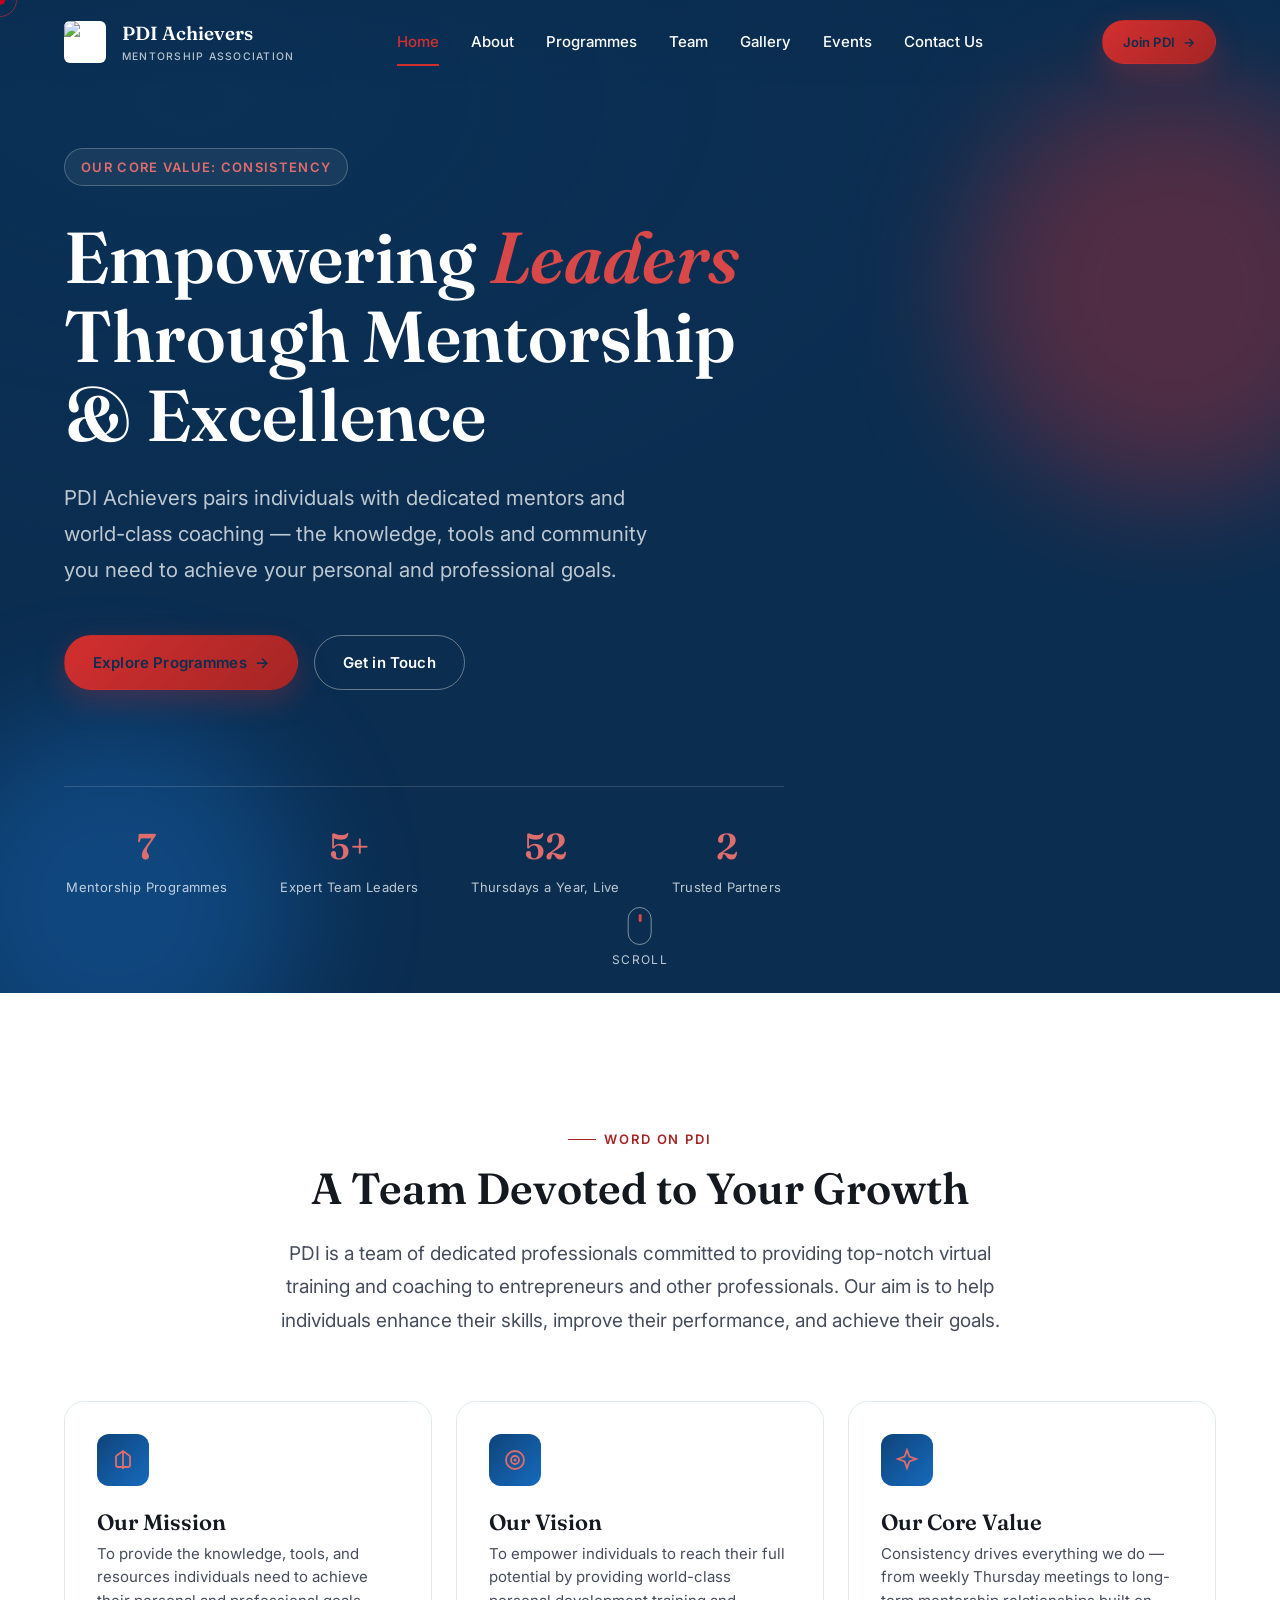
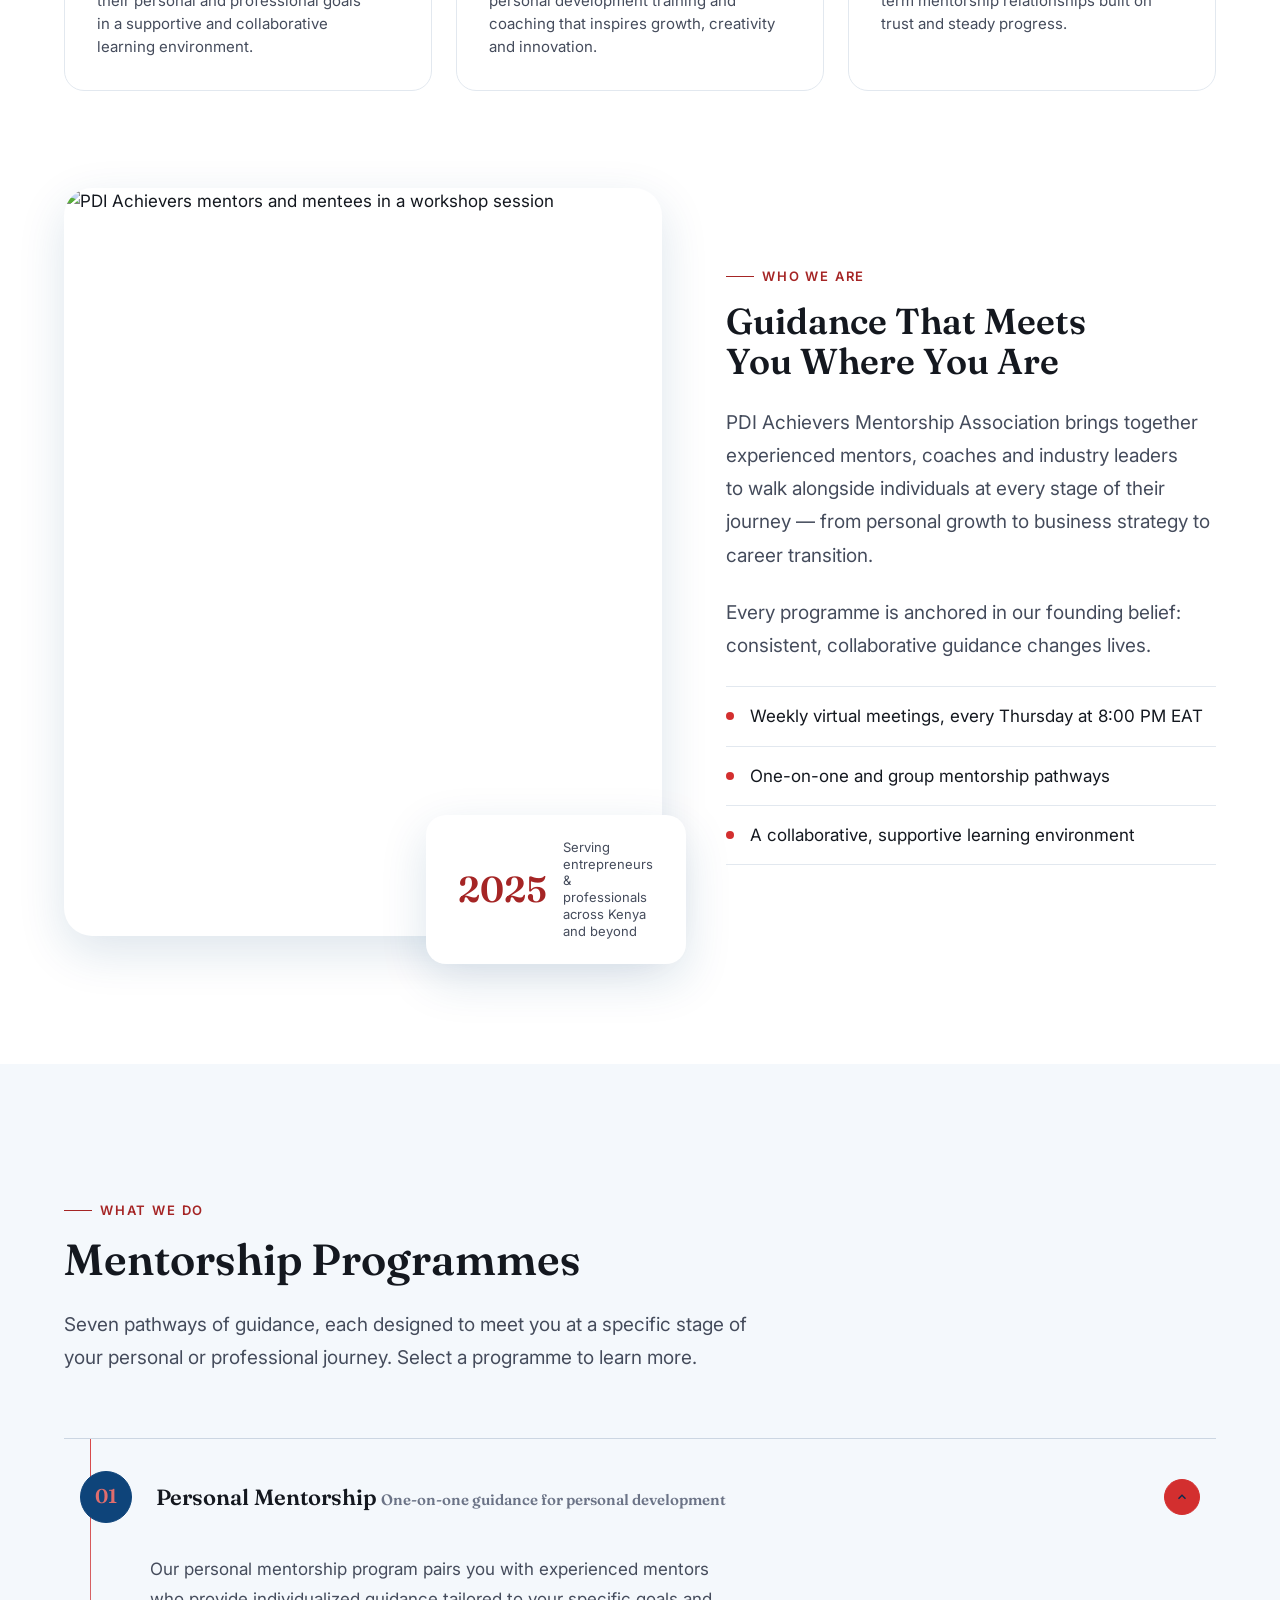
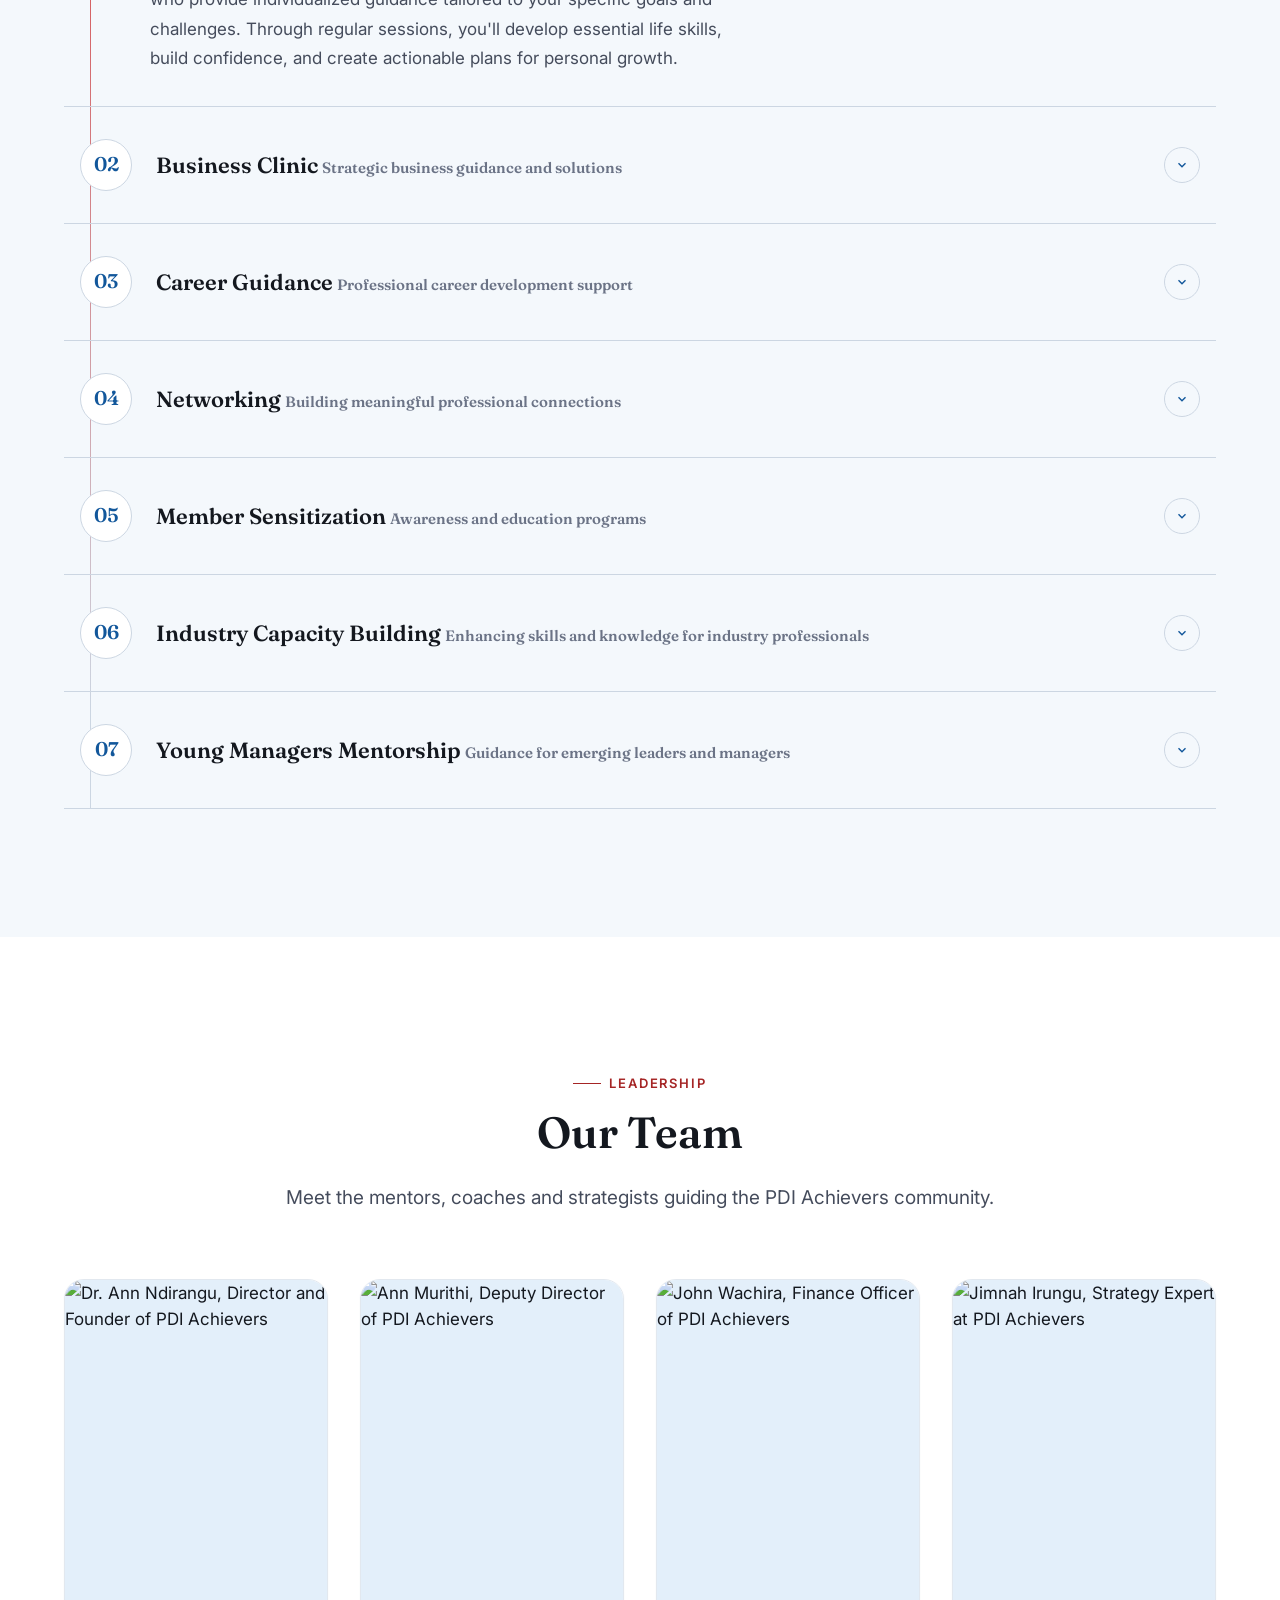
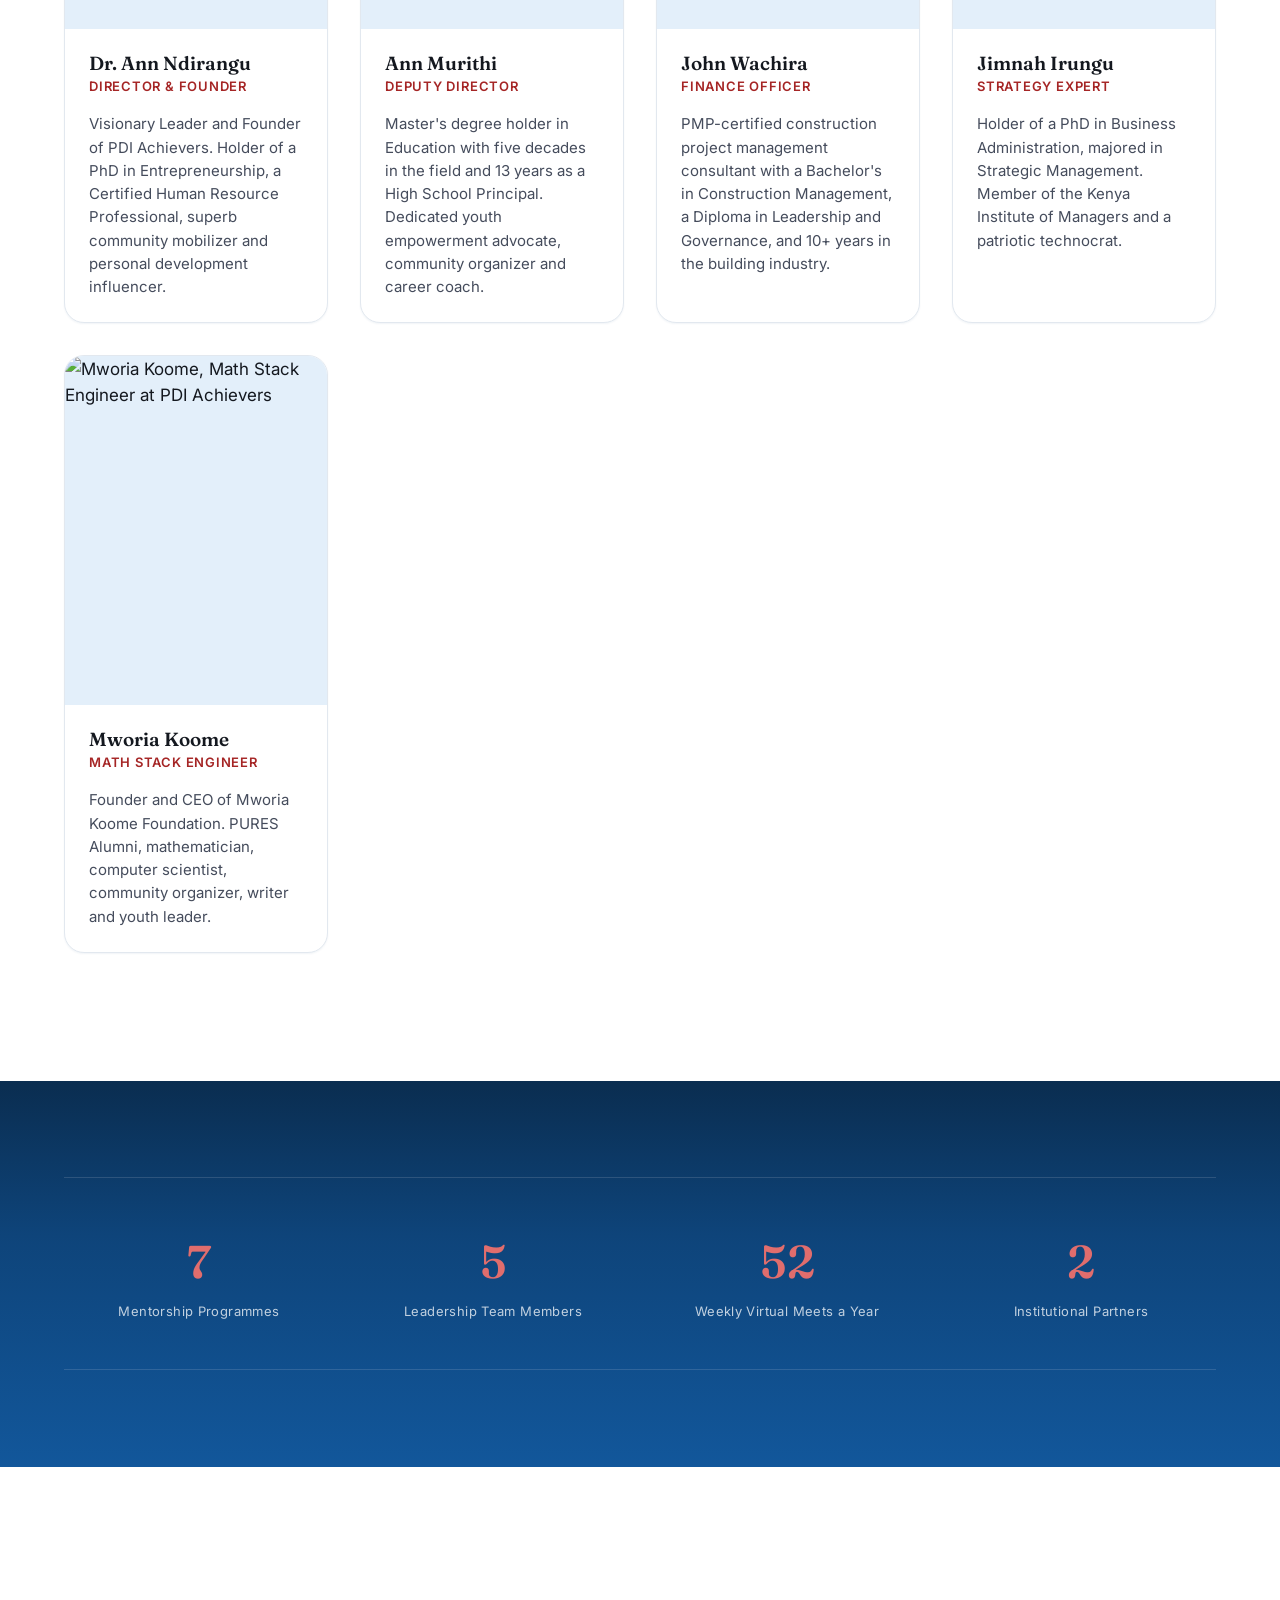
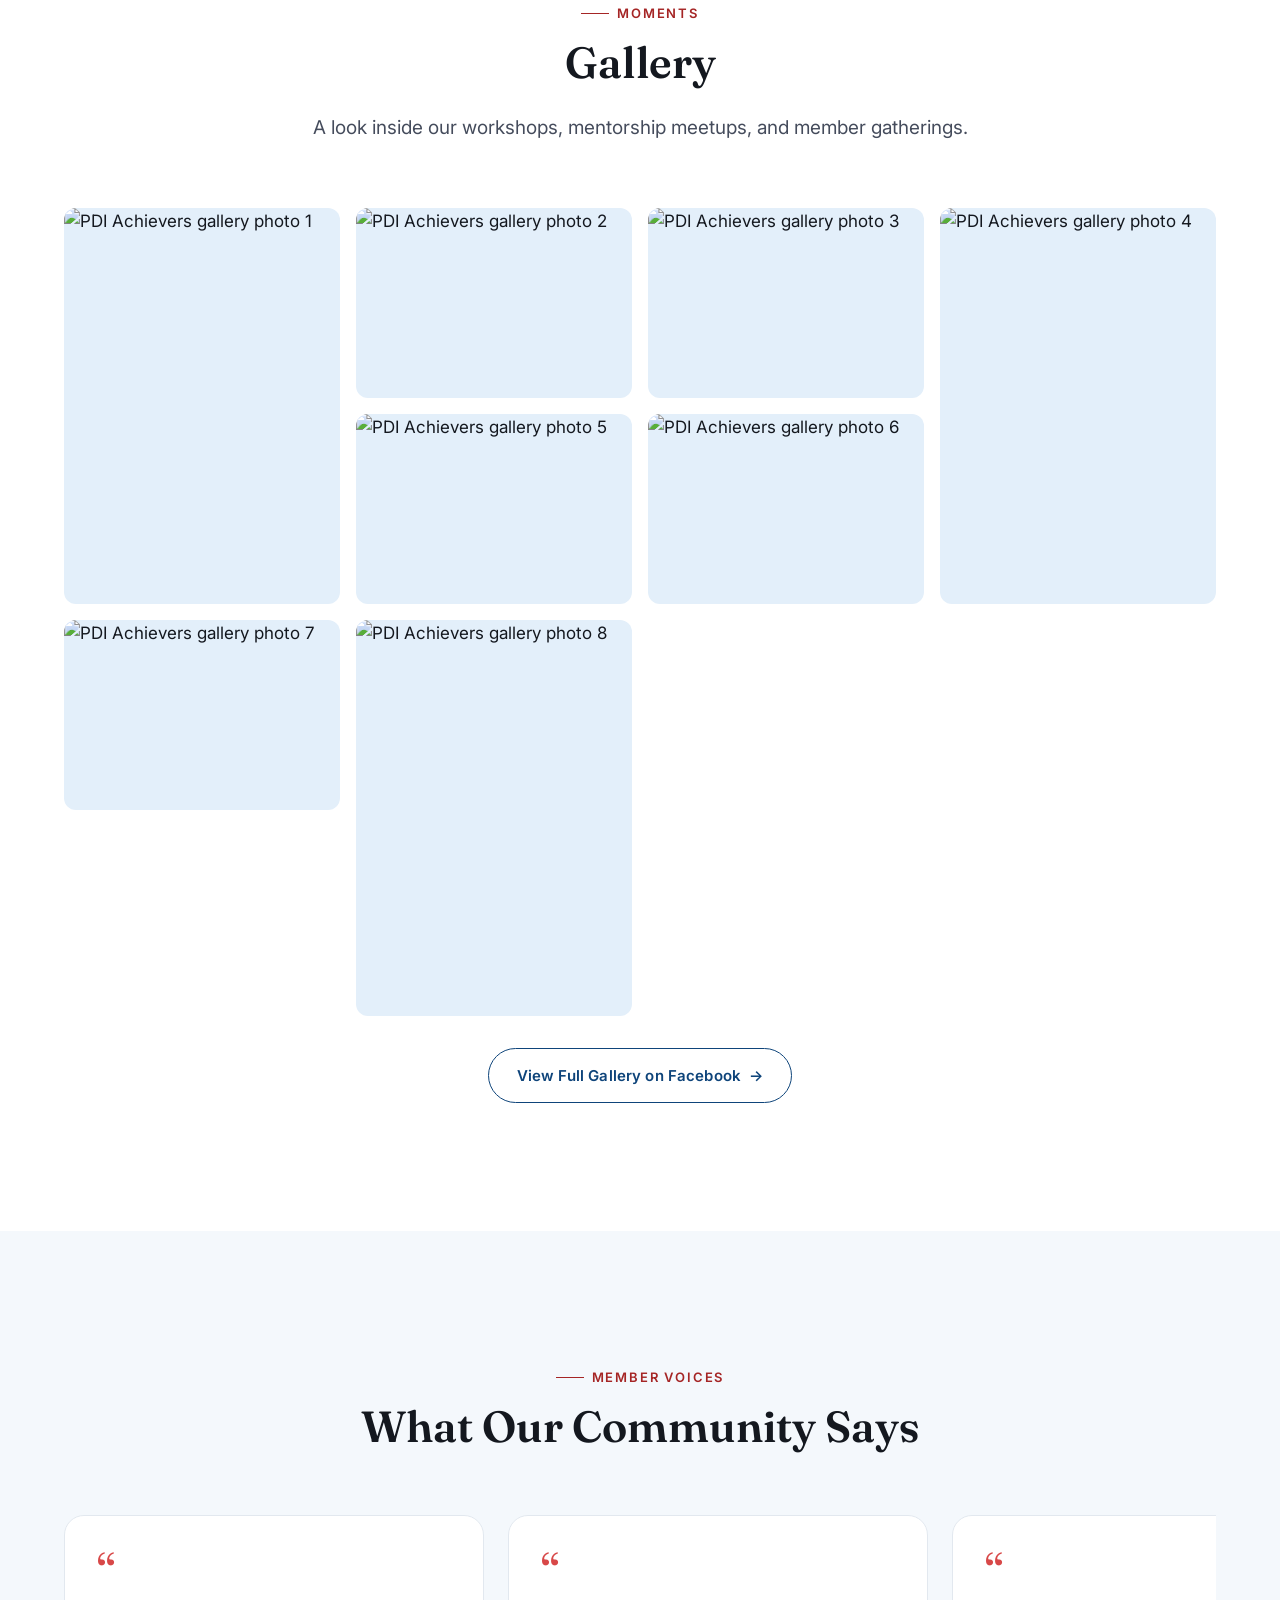
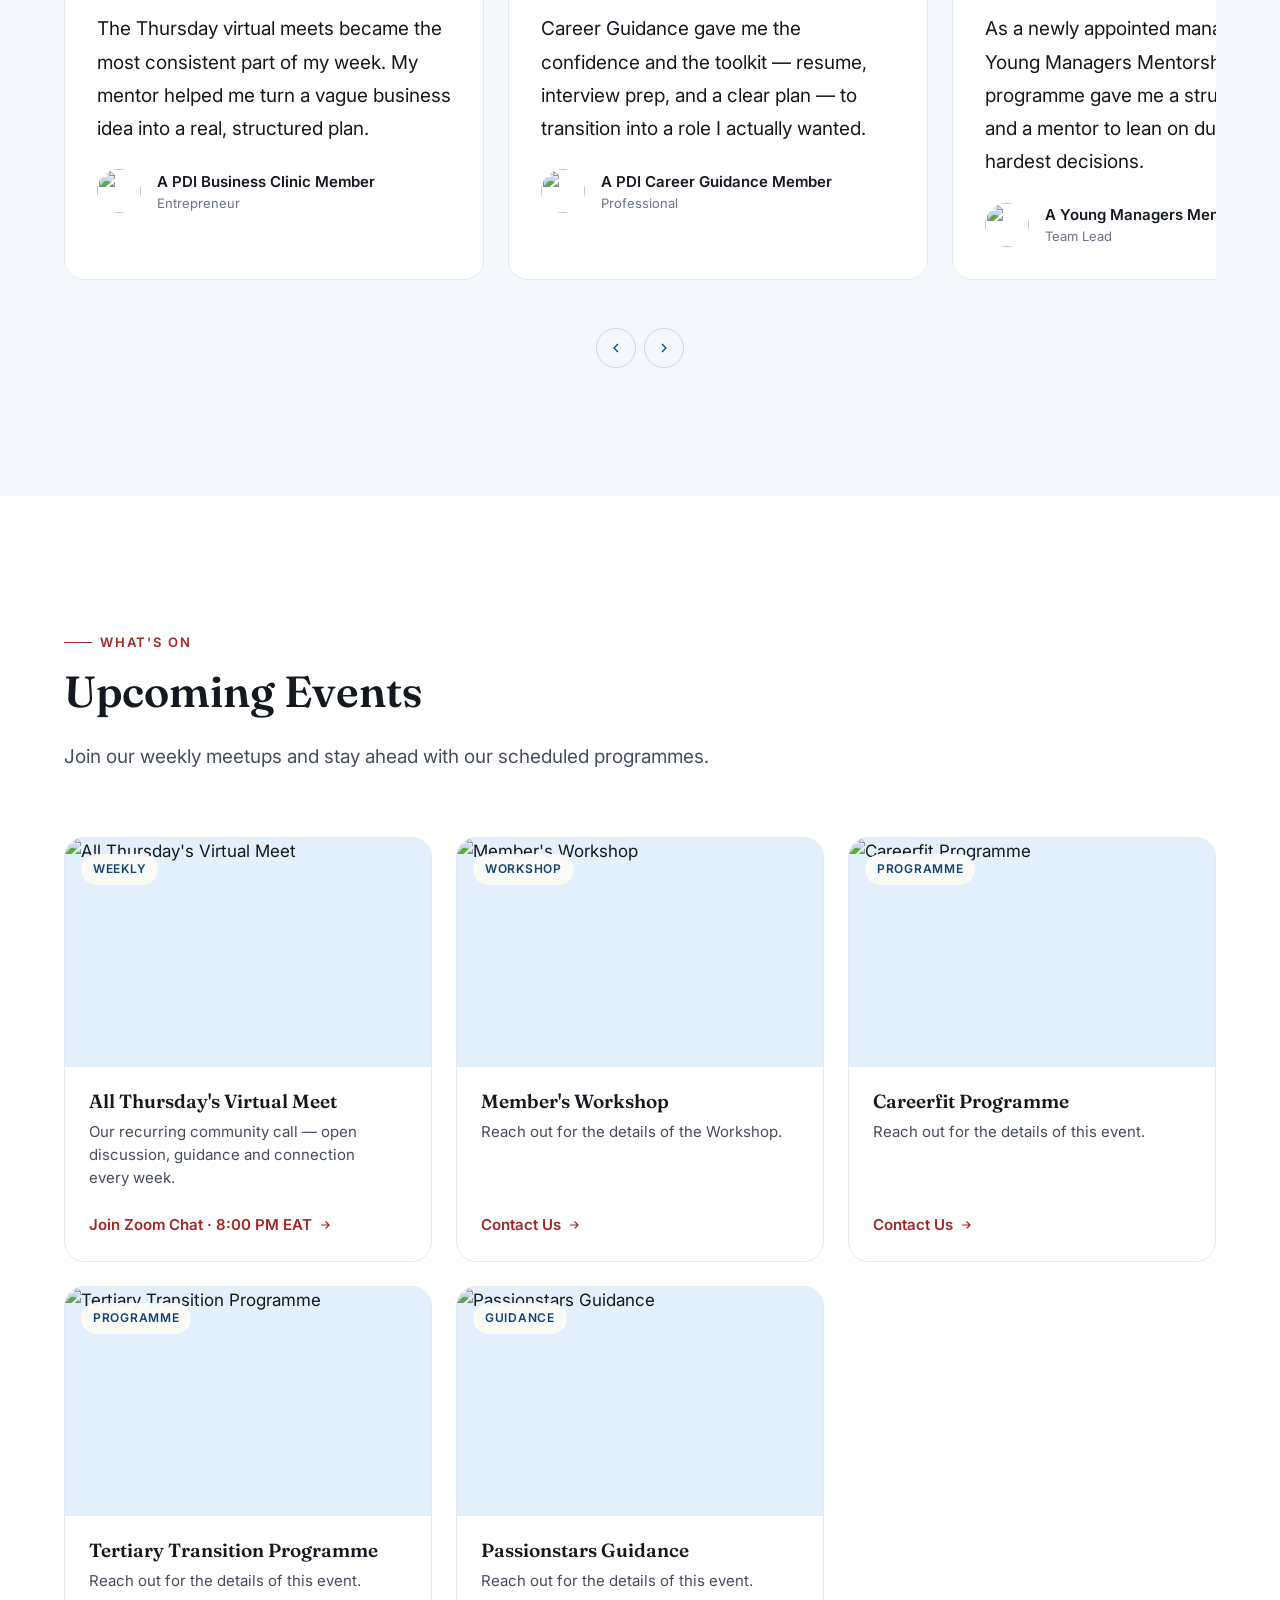
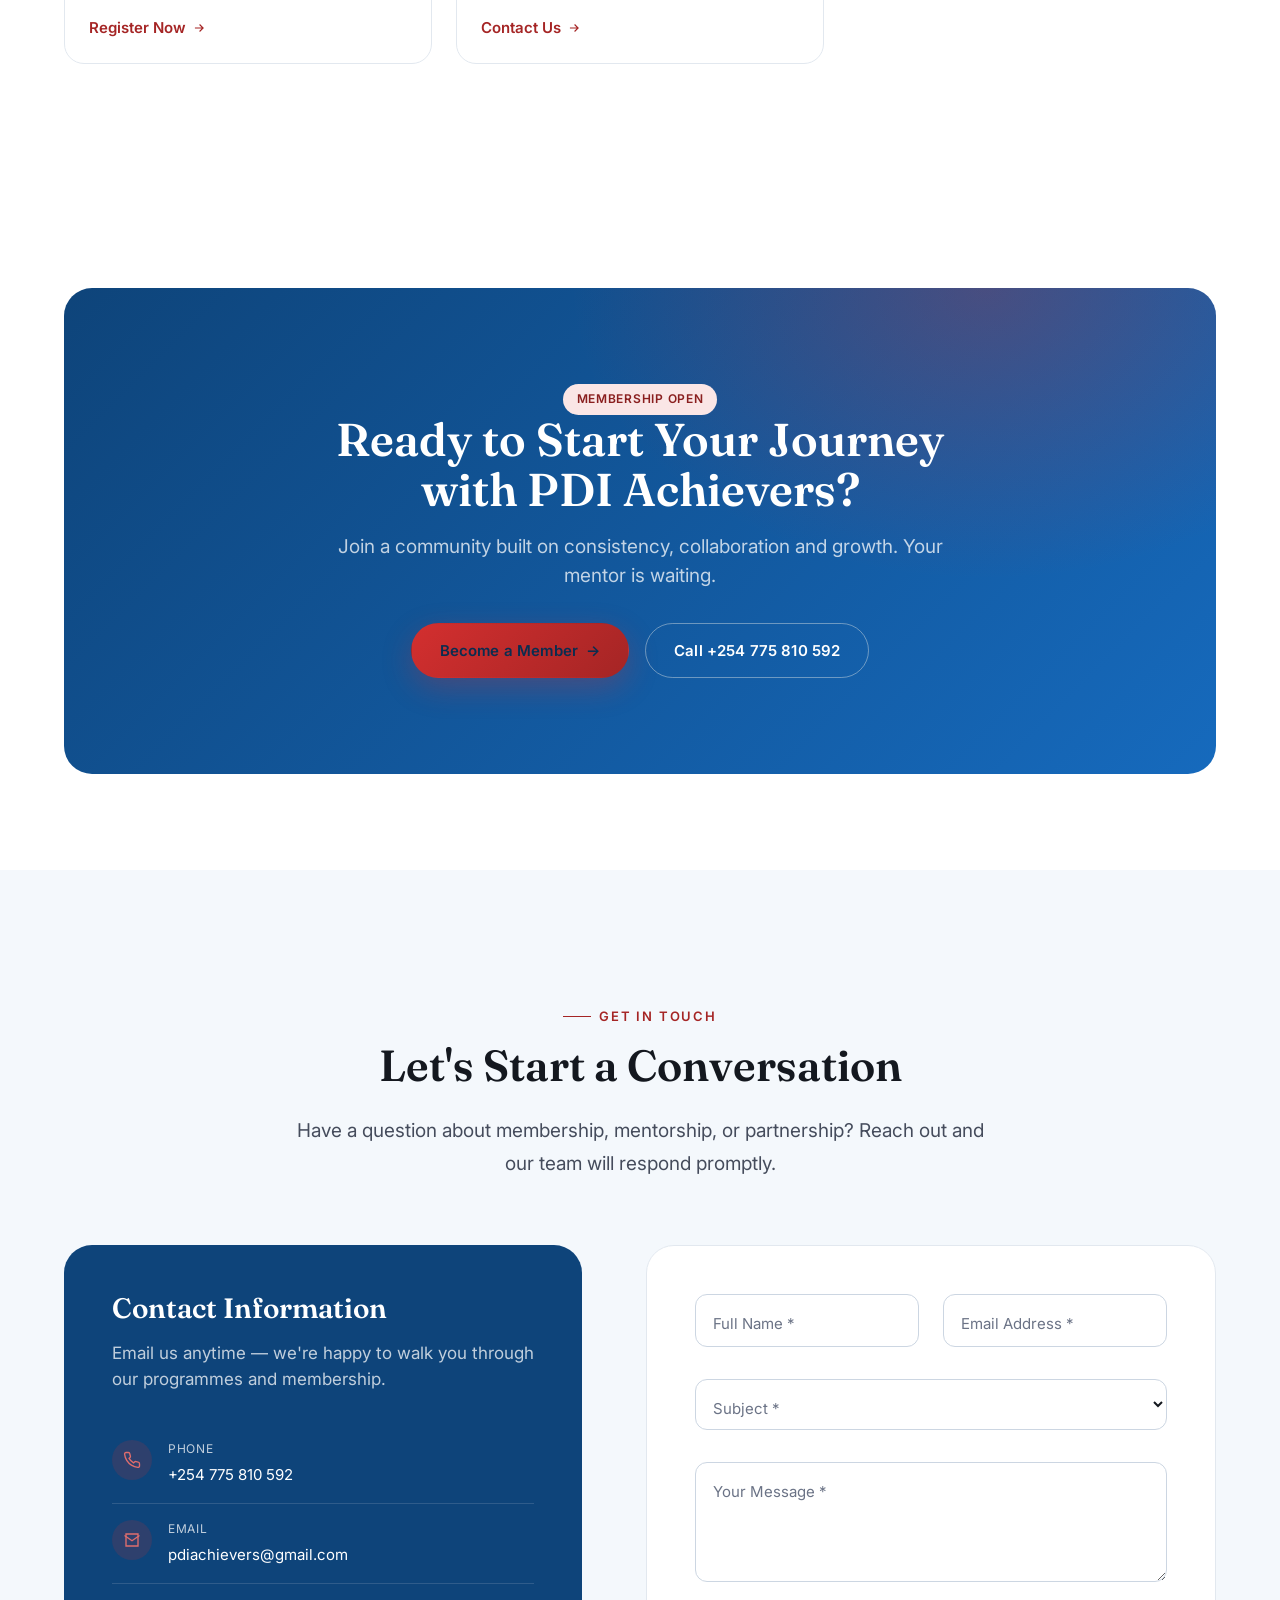
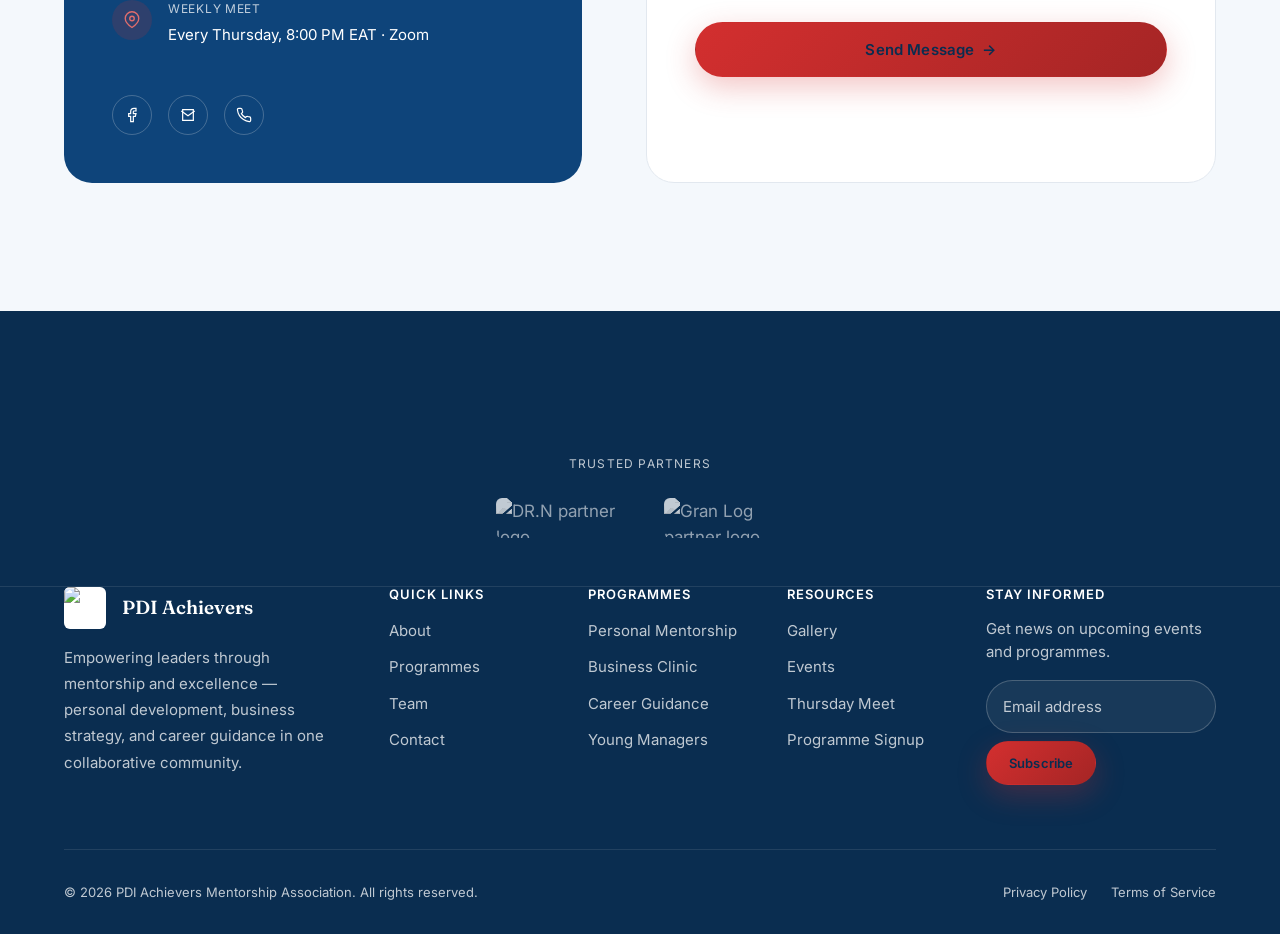
==== index.html @ 1ab2b43d "Add files via upload" ====
<!DOCTYPE html>
<html lang="en">
<head>
  <meta charset="UTF-8">
  <meta name="viewport" content="width=device-width, initial-scale=1.0">
  <title>PDI Achievers Mentorship Association | Empowering Leaders Through Mentorship</title>
  <meta name="description" content="PDI Achievers Mentorship Association provides personal mentorship, business clinics, career guidance and leadership development to help individuals achieve their personal and professional goals.">
  <meta name="keywords" content="PDI Achievers, mentorship Kenya, personal development, career guidance, business clinic, leadership mentorship, young managers mentorship">
  <meta name="author" content="PDI Achievers Mentorship Association">
  <link rel="canonical" href="https://www.pdimentorshipassociation.org/">

  <!-- Open Graph -->
  <meta property="og:type" content="website">
  <meta property="og:site_name" content="PDI Achievers Mentorship Association">
  <meta property="og:title" content="PDI Achievers Mentorship Association | Empowering Leaders Through Mentorship">
  <meta property="og:description" content="Personal mentorship, business clinics, career guidance and leadership development in a supportive, collaborative learning environment.">
  <meta property="og:url" content="https://www.pdimentorshipassociation.org/">
  <meta property="og:image" content="https://www.pdimentorshipassociation.org/PDI.jpeg">
  <meta property="og:locale" content="en_KE">

  <!-- Twitter Card -->
  <meta name="twitter:card" content="summary_large_image">
  <meta name="twitter:title" content="PDI Achievers Mentorship Association">
  <meta name="twitter:description" content="Empowering leaders through mentorship and excellence.">
  <meta name="twitter:image" content="https://www.pdimentorshipassociation.org/PDI.jpeg">

  <link rel="icon" type="image/jpeg" href="https://www.pdimentorshipassociation.org/PDI.jpeg">
  <link rel="apple-touch-icon" href="https://www.pdimentorshipassociation.org/PDI.jpeg">
  <meta name="theme-color" content="#0e447a">

  <!-- Preconnects for performance -->
  <link rel="preconnect" href="https://fonts.googleapis.com">
  <link rel="preconnect" href="https://fonts.gstatic.com" crossorigin>
  <link href="https://fonts.googleapis.com/css2?family=Fraunces:ital,opsz,wght@0,9..144,400;0,9..144,500;0,9..144,600;0,9..144,700;1,9..144,500&family=Inter:wght@400;500;600;700&display=swap" rel="stylesheet">

  <link rel="preload" href="https://www.pdimentorshipassociation.org/PDI.jpeg" as="image">
  <link rel="stylesheet" href="style.css">

  <!-- Structured data: Organization -->
  <script type="application/ld+json">
  {
    "@context": "https://schema.org",
    "@type": "EducationalOrganization",
    "name": "PDI Achievers Mentorship Association",
    "alternateName": "PDI Achievers",
    "url": "https://www.pdimentorshipassociation.org/",
    "logo": "https://www.pdimentorshipassociation.org/PDI.jpeg",
    "description": "PDI Achievers Mentorship Association provides the knowledge, tools, and resources individuals need to achieve their personal and professional goals through mentorship and coaching.",
    "email": "pdiachievers@gmail.com",
    "telephone": "+254775810592",
    "sameAs": ["https://www.facebook.com/yourfacebookpage"],
    "founder": { "@type": "Person", "name": "Dr. Ann Ndirangu" }
  }
  </script>
  <!-- Structured data: Breadcrumb -->
  <script type="application/ld+json">
  {
    "@context": "https://schema.org",
    "@type": "BreadcrumbList",
    "itemListElement": [
      { "@type": "ListItem", "position": 1, "name": "Home", "item": "https://www.pdimentorshipassociation.org/" }
    ]
  }
  </script>
  <!-- Structured data: FAQ -->
  <script type="application/ld+json">
  {
    "@context": "https://schema.org",
    "@type": "FAQPage",
    "mainEntity": [
      {
        "@type": "Question",
        "name": "What does PDI Achievers Mentorship Association do?",
        "acceptedAnswer": { "@type": "Answer", "text": "PDI Achievers provides personal mentorship, business clinics, career guidance, networking, member sensitization, industry capacity building and young managers mentorship to help individuals reach their personal and professional goals." }
      },
      {
        "@type": "Question",
        "name": "How can I join PDI Achievers?",
        "acceptedAnswer": { "@type": "Answer", "text": "You can reach out via email at pdiachievers@gmail.com or call +254 775 810 592 to learn about membership and upcoming programmes." }
      }
    ]
  }
  </script>
</head>
<body>

  <!-- Page loader -->
  <div class="page-loader" id="pageLoader" aria-hidden="true">
    <div class="page-loader-mark"></div>
  </div>

  <a class="skip-link" href="#main">Skip to main content</a>
  <div class="scroll-progress" id="scrollProgress"></div>

  <!-- Custom cursor (desktop only, subtle) -->
  <div class="cursor-dot" id="cursorDot" aria-hidden="true"></div>
  <div class="cursor-ring" id="cursorRing" aria-hidden="true"></div>

  <!-- ===================== HEADER / NAVIGATION ===================== -->
  <header class="site-header" id="siteHeader">
    <div class="nav-inner">
      <a href="#home" class="brand">
        <img src="https://www.pdimentorshipassociation.org/PDI.jpeg" alt="PDI Achievers Mentorship Association logo" width="42" height="42">
        <span>
          PDI Achievers
          <span class="brand-sub">Mentorship Association</span>
        </span>
      </a>

      <nav class="nav-list" aria-label="Primary">
        <a href="#home" class="nav-link is-active">Home</a>
        <a href="#about" class="nav-link">About</a>
        <a href="#programmes" class="nav-link">Programmes</a>
        <a href="#team" class="nav-link">Team</a>
        <a href="#gallery" class="nav-link">Gallery</a>
        <a href="#events" class="nav-link">Events</a>
        <a href="#contact" class="nav-link">Contact Us</a>
      </nav>

      <a href="#contact" class="btn btn-primary btn-sm nav-cta desktop-only">
        Join PDI <span class="btn-arrow" aria-hidden="true">&rarr;</span>
      </a>

      <button class="nav-toggle" id="navToggle" aria-label="Open menu" aria-expanded="false" aria-controls="mobileMenu">
        <span></span>
      </button>
    </div>

    <div class="mobile-menu-overlay" id="mobileMenuOverlay"></div>
    <nav class="mobile-menu" id="mobileMenu" aria-label="Mobile">
      <div class="nav-list">
        <a href="#home" class="nav-link">Home</a>
        <a href="#about" class="nav-link">About</a>
        <a href="#programmes" class="nav-link">Programmes</a>
        <a href="#team" class="nav-link">Team</a>
        <a href="#gallery" class="nav-link">Gallery</a>
        <a href="#events" class="nav-link">Events</a>
        <a href="#contact" class="nav-link">Contact Us</a>
      </div>
      <a href="#contact" class="btn btn-primary nav-cta">Join PDI <span class="btn-arrow" aria-hidden="true">&rarr;</span></a>
    </nav>
  </header>

  <main id="main">

    <!-- ===================== HERO ===================== -->
    <section class="hero" id="home">
      <div class="hero-media" data-parallax>
        <img src="https://www.pdimentorshipassociation.org/Event 1.jpeg" alt="PDI Achievers mentorship community gathered together" loading="eager" fetchpriority="high">
      </div>
      <div class="hero-orb hero-orb--gold" aria-hidden="true"></div>
      <div class="hero-orb hero-orb--navy" aria-hidden="true"></div>

      <div class="hero-inner">
        <span class="hero-eyebrow" data-reveal="up">Our Core Value: Consistency</span>
        <h1 class="hero-title" data-reveal="up" style="transition-delay:80ms">
          Empowering <em>Leaders</em> Through Mentorship &amp; Excellence
        </h1>
        <p class="hero-subtitle" data-reveal="up" style="transition-delay:160ms">
          PDI Achievers pairs individuals with dedicated mentors and world-class coaching &mdash; the knowledge, tools and community you need to achieve your personal and professional goals.
        </p>
        <div class="hero-actions" data-reveal="up" style="transition-delay:240ms">
          <a href="#programmes" class="btn btn-primary">Explore Programmes <span class="btn-arrow" aria-hidden="true">&rarr;</span></a>
          <a href="#contact" class="btn btn-outline">Get in Touch</a>
        </div>

        <div class="hero-stats" data-reveal="up" style="transition-delay:320ms">
          <div class="stat-item">
            <div class="hero-stat-num" data-count="7">0</div>
            <div class="hero-stat-label">Mentorship Programmes</div>
          </div>
          <div class="stat-item">
            <div class="hero-stat-num"><span data-count="5">0</span>+</div>
            <div class="hero-stat-label">Expert Team Leaders</div>
          </div>
          <div class="stat-item">
            <div class="hero-stat-num"><span data-count="52">0</span></div>
            <div class="hero-stat-label">Thursdays a Year, Live</div>
          </div>
          <div class="stat-item">
            <div class="hero-stat-num"><span data-count="2">0</span></div>
            <div class="hero-stat-label">Trusted Partners</div>
          </div>
        </div>
      </div>

      <a href="#about" class="scroll-indicator" aria-label="Scroll to About section">
        <span class="wheel" aria-hidden="true"></span>
        Scroll
      </a>
    </section>

    <!-- ===================== ABOUT / MISSION / VISION ===================== -->
    <section class="section" id="about">
      <div class="container">
        <div class="section-head section-head--center" data-reveal="up">
          <span class="eyebrow">Word on PDI</span>
          <h2 class="section-title">A Team Devoted to Your Growth</h2>
          <p class="section-lede">PDI is a team of dedicated professionals committed to providing top-notch virtual training and coaching to entrepreneurs and other professionals. Our aim is to help individuals enhance their skills, improve their performance, and achieve their goals.</p>
        </div>

        <div class="pillars" style="margin-bottom: var(--sp-12);">
          <div class="pillar-card" data-reveal="up">
            <div class="pillar-icon" aria-hidden="true">
              <svg width="24" height="24" viewBox="0 0 24 24" fill="none" stroke="currentColor" stroke-width="1.8"><path d="M12 3v18M5 8l7-5 7 5M5 8v9a2 2 0 002 2h10a2 2 0 002-2V8"/></svg>
            </div>
            <h3>Our Mission</h3>
            <p>To provide the knowledge, tools, and resources individuals need to achieve their personal and professional goals in a supportive and collaborative learning environment.</p>
          </div>
          <div class="pillar-card" data-reveal="up" style="transition-delay:100ms">
            <div class="pillar-icon" aria-hidden="true">
              <svg width="24" height="24" viewBox="0 0 24 24" fill="none" stroke="currentColor" stroke-width="1.8"><circle cx="12" cy="12" r="9"/><circle cx="12" cy="12" r="4"/><circle cx="12" cy="12" r="0.6" fill="currentColor"/></svg>
            </div>
            <h3>Our Vision</h3>
            <p>To empower individuals to reach their full potential by providing world-class personal development training and coaching that inspires growth, creativity and innovation.</p>
          </div>
          <div class="pillar-card" data-reveal="up" style="transition-delay:200ms">
            <div class="pillar-icon" aria-hidden="true">
              <svg width="24" height="24" viewBox="0 0 24 24" fill="none" stroke="currentColor" stroke-width="1.8"><path d="M12 2l2.4 6.6L21 11l-6.6 2.4L12 20l-2.4-6.6L3 11l6.6-2.4L12 2z"/></svg>
            </div>
            <h3>Our Core Value</h3>
            <p>Consistency drives everything we do &mdash; from weekly Thursday meetings to long-term mentorship relationships built on trust and steady progress.</p>
          </div>
        </div>

        <div class="about-grid">
          <div class="about-media" data-reveal="left">
            <div class="frame">
              <img src="https://www.pdimentorshipassociation.org/Event 2.jpeg" alt="PDI Achievers mentors and mentees in a workshop session" loading="lazy" width="640" height="800">
            </div>
            <div class="badge-card">
              <span class="badge-num">2025</span>
              <span class="badge-label">Serving entrepreneurs &amp; professionals across Kenya and beyond</span>
            </div>
          </div>
          <div class="about-copy" data-reveal="right">
            <span class="eyebrow">Who We Are</span>
            <h2 class="section-title" style="font-size: var(--fs-2xl);">Guidance That Meets You Where You Are</h2>
            <p>PDI Achievers Mentorship Association brings together experienced mentors, coaches and industry leaders to walk alongside individuals at every stage of their journey &mdash; from personal growth to business strategy to career transition.</p>
            <p>Every programme is anchored in our founding belief: consistent, collaborative guidance changes lives.</p>

            <div>
              <div class="value-line"><span class="dot" aria-hidden="true"></span> Weekly virtual meetings, every Thursday at 8:00 PM EAT</div>
              <div class="value-line"><span class="dot" aria-hidden="true"></span> One-on-one and group mentorship pathways</div>
              <div class="value-line"><span class="dot" aria-hidden="true"></span> A collaborative, supportive learning environment</div>
            </div>
          </div>
        </div>
      </div>
    </section>

    <!-- ===================== PROGRAMMES ===================== -->
    <section class="section section--alt" id="programmes">
      <div class="container">
        <div class="section-head" data-reveal="up">
          <span class="eyebrow">What We Do</span>
          <h2 class="section-title">Mentorship Programmes</h2>
          <p class="section-lede">Seven pathways of guidance, each designed to meet you at a specific stage of your personal or professional journey. Select a programme to learn more.</p>
        </div>

        <div class="programmes-list" data-reveal="up" id="programmesList">
          <!-- Programme items injected identically in markup for no-JS resilience -->
          <div class="programme-item">
            <h3>
              <button class="programme-trigger" aria-expanded="false">
                <span class="programme-index">01</span>
                <span class="programme-heading">
                  <span class="programme-title">Personal Mentorship</span>
                  <span class="programme-sub">One-on-one guidance for personal development</span>
                </span>
                <span class="programme-chevron" aria-hidden="true"><svg viewBox="0 0 24 24" fill="none" stroke="currentColor" stroke-width="2.4"><path d="M6 9l6 6 6-6"/></svg></span>
              </button>
            </h3>
            <div class="programme-panel"><div class="programme-panel-inner">
              <p>Our personal mentorship program pairs you with experienced mentors who provide individualized guidance tailored to your specific goals and challenges. Through regular sessions, you'll develop essential life skills, build confidence, and create actionable plans for personal growth.</p>
            </div></div>
          </div>

          <div class="programme-item">
            <h3>
              <button class="programme-trigger" aria-expanded="false">
                <span class="programme-index">02</span>
                <span class="programme-heading">
                  <span class="programme-title">Business Clinic</span>
                  <span class="programme-sub">Strategic business guidance and solutions</span>
                </span>
                <span class="programme-chevron" aria-hidden="true"><svg viewBox="0 0 24 24" fill="none" stroke="currentColor" stroke-width="2.4"><path d="M6 9l6 6 6-6"/></svg></span>
              </button>
            </h3>
            <div class="programme-panel"><div class="programme-panel-inner">
              <p>Join our business clinic to receive expert advice on entrepreneurship, business strategy, and professional development. Our experienced business mentors provide practical insights, help you navigate challenges, and support your journey to business success.</p>
            </div></div>
          </div>

          <div class="programme-item">
            <h3>
              <button class="programme-trigger" aria-expanded="false">
                <span class="programme-index">03</span>
                <span class="programme-heading">
                  <span class="programme-title">Career Guidance</span>
                  <span class="programme-sub">Professional career development support</span>
                </span>
                <span class="programme-chevron" aria-hidden="true"><svg viewBox="0 0 24 24" fill="none" stroke="currentColor" stroke-width="2.4"><path d="M6 9l6 6 6-6"/></svg></span>
              </button>
            </h3>
            <div class="programme-panel"><div class="programme-panel-inner">
              <p>Navigate your career path with confidence through our comprehensive career guidance program. We offer resume building, interview preparation, career transition support, and professional skill development to help you achieve your career aspirations.</p>
            </div></div>
          </div>

          <div class="programme-item">
            <h3>
              <button class="programme-trigger" aria-expanded="false">
                <span class="programme-index">04</span>
                <span class="programme-heading">
                  <span class="programme-title">Networking</span>
                  <span class="programme-sub">Building meaningful professional connections</span>
                </span>
                <span class="programme-chevron" aria-hidden="true"><svg viewBox="0 0 24 24" fill="none" stroke="currentColor" stroke-width="2.4"><path d="M6 9l6 6 6-6"/></svg></span>
              </button>
            </h3>
            <div class="programme-panel"><div class="programme-panel-inner">
              <p>Expand your professional network through our organized networking events, workshops, and social gatherings. Connect with like-minded individuals, industry professionals, and potential collaborators in a supportive environment.</p>
            </div></div>
          </div>

          <div class="programme-item">
            <h3>
              <button class="programme-trigger" aria-expanded="false">
                <span class="programme-index">05</span>
                <span class="programme-heading">
                  <span class="programme-title">Member Sensitization</span>
                  <span class="programme-sub">Awareness and education programs</span>
                </span>
                <span class="programme-chevron" aria-hidden="true"><svg viewBox="0 0 24 24" fill="none" stroke="currentColor" stroke-width="2.4"><path d="M6 9l6 6 6-6"/></svg></span>
              </button>
            </h3>
            <div class="programme-panel"><div class="programme-panel-inner">
              <p>Stay informed and engaged through our member sensitization programs. We provide educational workshops, awareness sessions, and training programs on relevant topics to keep our community informed and empowered.</p>
            </div></div>
          </div>

          <div class="programme-item">
            <h3>
              <button class="programme-trigger" aria-expanded="false">
                <span class="programme-index">06</span>
                <span class="programme-heading">
                  <span class="programme-title">Industry Capacity Building</span>
                  <span class="programme-sub">Enhancing skills and knowledge for industry professionals</span>
                </span>
                <span class="programme-chevron" aria-hidden="true"><svg viewBox="0 0 24 24" fill="none" stroke="currentColor" stroke-width="2.4"><path d="M6 9l6 6 6-6"/></svg></span>
              </button>
            </h3>
            <div class="programme-panel"><div class="programme-panel-inner">
              <p>Our Industry Capacity Building programme is designed to equip professionals with up-to-date skills, knowledge, and best practices relevant to their sectors. Through workshops, seminars, and expert-led sessions, participants gain practical insights to boost productivity and innovation in their industries.</p>
            </div></div>
          </div>

          <div class="programme-item">
            <h3>
              <button class="programme-trigger" aria-expanded="false">
                <span class="programme-index">07</span>
                <span class="programme-heading">
                  <span class="programme-title">Young Managers Mentorship</span>
                  <span class="programme-sub">Guidance for emerging leaders and managers</span>
                </span>
                <span class="programme-chevron" aria-hidden="true"><svg viewBox="0 0 24 24" fill="none" stroke="currentColor" stroke-width="2.4"><path d="M6 9l6 6 6-6"/></svg></span>
              </button>
            </h3>
            <div class="programme-panel"><div class="programme-panel-inner">
              <p>The Young Managers Mentorship programme supports aspiring and newly appointed managers with mentorship from experienced leaders. Participants develop leadership, decision-making, and people management skills to excel in their managerial roles.</p>
            </div></div>
          </div>
        </div>
      </div>
    </section>

    <!-- ===================== TEAM ===================== -->
    <section class="section" id="team">
      <div class="container">
        <div class="section-head section-head--center" data-reveal="up">
          <span class="eyebrow">Leadership</span>
          <h2 class="section-title">Our Team</h2>
          <p class="section-lede">Meet the mentors, coaches and strategists guiding the PDI Achievers community.</p>
        </div>

        <div class="team-grid">
          <article class="team-card" data-reveal="up">
            <div class="team-photo"><img src="https://www.pdimentorshipassociation.org/Ndirangu.jpeg" alt="Dr. Ann Ndirangu, Director and Founder of PDI Achievers" loading="lazy" width="400" height="500"></div>
            <div class="team-body">
              <h3 class="team-name">Dr. Ann Ndirangu</h3>
              <div class="team-role">Director &amp; Founder</div>
              <p class="team-bio">Visionary Leader and Founder of PDI Achievers. Holder of a PhD in Entrepreneurship, a Certified Human Resource Professional, superb community mobilizer and personal development influencer.</p>
            </div>
          </article>

          <article class="team-card" data-reveal="up" style="transition-delay:80ms">
            <div class="team-photo"><img src="https://www.pdimentorshipassociation.org/ann murithi.jpeg" alt="Ann Murithi, Deputy Director of PDI Achievers" loading="lazy" width="400" height="500"></div>
            <div class="team-body">
              <h3 class="team-name">Ann Murithi</h3>
              <div class="team-role">Deputy Director</div>
              <p class="team-bio">Master's degree holder in Education with five decades in the field and 13 years as a High School Principal. Dedicated youth empowerment advocate, community organizer and career coach.</p>
            </div>
          </article>

          <article class="team-card" data-reveal="up" style="transition-delay:160ms">
            <div class="team-photo"><img src="https://www.pdimentorshipassociation.org/john.jpeg" alt="John Wachira, Finance Officer of PDI Achievers" loading="lazy" width="400" height="500"></div>
            <div class="team-body">
              <h3 class="team-name">John Wachira</h3>
              <div class="team-role">Finance Officer</div>
              <p class="team-bio">PMP-certified construction project management consultant with a Bachelor's in Construction Management, a Diploma in Leadership and Governance, and 10+ years in the building industry.</p>
            </div>
          </article>

          <article class="team-card" data-reveal="up" style="transition-delay:240ms">
            <div class="team-photo"><img src="https://www.pdimentorshipassociation.org/Jimnah.jpeg" alt="Jimnah Irungu, Strategy Expert at PDI Achievers" loading="lazy" width="400" height="500"></div>
            <div class="team-body">
              <h3 class="team-name">Jimnah Irungu</h3>
              <div class="team-role">Strategy Expert</div>
              <p class="team-bio">Holder of a PhD in Business Administration, majored in Strategic Management. Member of the Kenya Institute of Managers and a patriotic technocrat.</p>
            </div>
          </article>

          <article class="team-card" data-reveal="up" style="transition-delay:320ms">
            <div class="team-photo"><img src="https://www.pdimentorshipassociation.org/MK.jpeg" alt="Mworia Koome, Math Stack Engineer at PDI Achievers" loading="lazy" width="400" height="500"></div>
            <div class="team-body">
              <h3 class="team-name">Mworia Koome</h3>
              <div class="team-role">Math Stack Engineer</div>
              <p class="team-bio">Founder and CEO of Mworia Koome Foundation. PURES Alumni, mathematician, computer scientist, community organizer, writer and youth leader.</p>
            </div>
          </article>
        </div>
      </div>
    </section>

    <!-- ===================== STATS STRIP (dark) ===================== -->
    <section class="section section--dark section--tight">
      <div class="container">
        <div class="stats-strip" data-reveal="up">
          <div class="stat-item">
            <div class="stat-num"><span data-count="7">0</span></div>
            <div class="stat-label">Mentorship Programmes</div>
          </div>
          <div class="stat-item">
            <div class="stat-num"><span data-count="5">0</span></div>
            <div class="stat-label">Leadership Team Members</div>
          </div>
          <div class="stat-item">
            <div class="stat-num"><span data-count="52">0</span></div>
            <div class="stat-label">Weekly Virtual Meets a Year</div>
          </div>
          <div class="stat-item">
            <div class="stat-num"><span data-count="2">0</span></div>
            <div class="stat-label">Institutional Partners</div>
          </div>
        </div>
      </div>
    </section>

    <!-- ===================== GALLERY ===================== -->
    <section class="section" id="gallery">
      <div class="container">
        <div class="section-head section-head--center" data-reveal="up">
          <span class="eyebrow">Moments</span>
          <h2 class="section-title">Gallery</h2>
          <p class="section-lede">A look inside our workshops, mentorship meetups, and member gatherings.</p>
        </div>

        <div class="gallery-grid" id="galleryGrid" data-reveal="up">
          <!-- Populated by script.js from a curated list; static fallback below for no-JS -->
          <noscript>
            <div class="gallery-item"><img src="https://www.pdimentorshipassociation.org/WhatsApp Image 2025-08-12 at 13.27.29 (3).jpeg" alt="PDI Achievers gallery photo" loading="lazy"></div>
          </noscript>
        </div>

        <div class="gallery-more" data-reveal="up">
          <a class="btn btn-ghost-dark" href="https://www.facebook.com/yourfacebookpage" target="_blank" rel="noopener">
            View Full Gallery on Facebook <span class="btn-arrow" aria-hidden="true">&rarr;</span>
          </a>
        </div>
      </div>
    </section>

    <!-- ===================== TESTIMONIALS ===================== -->
    <section class="section section--alt">
      <div class="container">
        <div class="section-head section-head--center" data-reveal="up">
          <span class="eyebrow">Member Voices</span>
          <h2 class="section-title">What Our Community Says</h2>
        </div>

        <div class="testimonial-track-wrap" data-reveal="up">
          <div class="testimonial-track" id="testimonialTrack">
            <article class="testimonial-card">
              <span class="testimonial-quote-mark" aria-hidden="true">&ldquo;</span>
              <p class="testimonial-text">The Thursday virtual meets became the most consistent part of my week. My mentor helped me turn a vague business idea into a real, structured plan.</p>
              <div class="testimonial-person">
                <img class="testimonial-avatar" src="https://www.pdimentorshipassociation.org/Event 1.jpeg" alt="" loading="lazy">
                <div>
                  <div class="testimonial-name">A PDI Business Clinic Member</div>
                  <div class="testimonial-role">Entrepreneur</div>
                </div>
              </div>
            </article>
            <article class="testimonial-card">
              <span class="testimonial-quote-mark" aria-hidden="true">&ldquo;</span>
              <p class="testimonial-text">Career Guidance gave me the confidence and the toolkit &mdash; resume, interview prep, and a clear plan &mdash; to transition into a role I actually wanted.</p>
              <div class="testimonial-person">
                <img class="testimonial-avatar" src="https://www.pdimentorshipassociation.org/Event 2.jpeg" alt="" loading="lazy">
                <div>
                  <div class="testimonial-name">A PDI Career Guidance Member</div>
                  <div class="testimonial-role">Professional</div>
                </div>
              </div>
            </article>
            <article class="testimonial-card">
              <span class="testimonial-quote-mark" aria-hidden="true">&ldquo;</span>
              <p class="testimonial-text">As a newly appointed manager, the Young Managers Mentorship programme gave me a structure and a mentor to lean on during my hardest decisions.</p>
              <div class="testimonial-person">
                <img class="testimonial-avatar" src="https://www.pdimentorshipassociation.org/Event 5.jpeg" alt="" loading="lazy">
                <div>
                  <div class="testimonial-name">A Young Managers Mentee</div>
                  <div class="testimonial-role">Team Lead</div>
                </div>
              </div>
            </article>
          </div>
          <div class="testimonial-controls">
            <button type="button" id="testimonialPrev" aria-label="Previous testimonial"><svg viewBox="0 0 24 24" fill="none" stroke="currentColor" stroke-width="2"><path d="M15 18l-6-6 6-6"/></svg></button>
            <button type="button" id="testimonialNext" aria-label="Next testimonial"><svg viewBox="0 0 24 24" fill="none" stroke="currentColor" stroke-width="2"><path d="M9 18l6-6-6-6"/></svg></button>
          </div>
        </div>
      </div>
    </section>

    <!-- ===================== EVENTS ===================== -->
    <section class="section" id="events">
      <div class="container">
        <div class="section-head" data-reveal="up">
          <span class="eyebrow">What's On</span>
          <h2 class="section-title">Upcoming Events</h2>
          <p class="section-lede">Join our weekly meetups and stay ahead with our scheduled programmes.</p>
        </div>

        <div class="events-grid">
          <article class="event-card" data-reveal="up">
            <div class="event-media">
              <img src="https://www.pdimentorshipassociation.org/PDI.jpeg" alt="All Thursday's Virtual Meet" loading="lazy" width="480" height="300">
              <span class="event-tag">Weekly</span>
            </div>
            <div class="event-body">
              <h3 class="event-title">All Thursday's Virtual Meet</h3>
              <p class="event-desc">Our recurring community call &mdash; open discussion, guidance and connection every week.</p>
              <a class="event-link" href="https://us06web.zoom.us/chat/invite/acyar90zvk17dQG6Kw_05" target="_blank" rel="noopener">Join Zoom Chat &middot; 8:00 PM EAT <svg viewBox="0 0 24 24" fill="none" stroke="currentColor" stroke-width="2"><path d="M5 12h14M13 6l6 6-6 6"/></svg></a>
            </div>
          </article>

          <article class="event-card" data-reveal="up" style="transition-delay:80ms">
            <div class="event-media">
              <img src="https://www.pdimentorshipassociation.org/PDI.jpeg" alt="Member's Workshop" loading="lazy" width="480" height="300">
              <span class="event-tag">Workshop</span>
            </div>
            <div class="event-body">
              <h3 class="event-title">Member's Workshop</h3>
              <p class="event-desc">Reach out for the details of the Workshop.</p>
              <a class="event-link" href="#contact">Contact Us <svg viewBox="0 0 24 24" fill="none" stroke="currentColor" stroke-width="2"><path d="M5 12h14M13 6l6 6-6 6"/></svg></a>
            </div>
          </article>

          <article class="event-card" data-reveal="up" style="transition-delay:160ms">
            <div class="event-media">
              <img src="https://www.pdimentorshipassociation.org/Event 1.jpeg" alt="Careerfit Programme" loading="lazy" width="480" height="300">
              <span class="event-tag">Programme</span>
            </div>
            <div class="event-body">
              <h3 class="event-title">Careerfit Programme</h3>
              <p class="event-desc">Reach out for the details of this event.</p>
              <a class="event-link" href="#contact">Contact Us <svg viewBox="0 0 24 24" fill="none" stroke="currentColor" stroke-width="2"><path d="M5 12h14M13 6l6 6-6 6"/></svg></a>
            </div>
          </article>

          <article class="event-card" data-reveal="up">
            <div class="event-media">
              <img src="https://www.pdimentorshipassociation.org/Event 2.jpeg" alt="Tertiary Transition Programme" loading="lazy" width="480" height="300">
              <span class="event-tag">Programme</span>
            </div>
            <div class="event-body">
              <h3 class="event-title">Tertiary Transition Programme</h3>
              <p class="event-desc">Reach out for the details of this event.</p>
              <a class="event-link" href="https://forms.gle/YAkW8NXXY4eAhzv1A" target="_blank" rel="noopener">Register Now <svg viewBox="0 0 24 24" fill="none" stroke="currentColor" stroke-width="2"><path d="M5 12h14M13 6l6 6-6 6"/></svg></a>
            </div>
          </article>

          <article class="event-card" data-reveal="up" style="transition-delay:80ms">
            <div class="event-media">
              <img src="https://www.pdimentorshipassociation.org/Event 5.jpeg" alt="Passionstars Guidance" loading="lazy" width="480" height="300">
              <span class="event-tag">Guidance</span>
            </div>
            <div class="event-body">
              <h3 class="event-title">Passionstars Guidance</h3>
              <p class="event-desc">Reach out for the details of this event.</p>
              <a class="event-link" href="#contact">Contact Us <svg viewBox="0 0 24 24" fill="none" stroke="currentColor" stroke-width="2"><path d="M5 12h14M13 6l6 6-6 6"/></svg></a>
            </div>
          </article>
        </div>
      </div>
    </section>

    <!-- ===================== CTA BAND ===================== -->
    <section class="section section--tight">
      <div class="container">
        <div class="cta-band" data-reveal="scale">
          <div class="cta-band-inner">
            <span class="badge-pill">Membership Open</span>
            <h2>Ready to Start Your Journey with PDI Achievers?</h2>
            <p>Join a community built on consistency, collaboration and growth. Your mentor is waiting.</p>
            <div class="hero-actions">
              <a href="#contact" class="btn btn-primary">Become a Member <span class="btn-arrow" aria-hidden="true">&rarr;</span></a>
              <a href="tel:+254775810592" class="btn btn-outline">Call +254 775 810 592</a>
            </div>
          </div>
        </div>
      </div>
    </section>

    <!-- ===================== CONTACT ===================== -->
    <section class="section section--alt" id="contact">
      <div class="container">
        <div class="section-head section-head--center" data-reveal="up">
          <span class="eyebrow">Get in Touch</span>
          <h2 class="section-title">Let's Start a Conversation</h2>
          <p class="section-lede">Have a question about membership, mentorship, or partnership? Reach out and our team will respond promptly.</p>
        </div>

        <div class="contact-grid">
          <div class="contact-info-card" data-reveal="left">
            <h3>Contact Information</h3>
            <p>Email us anytime &mdash; we're happy to walk you through our programmes and membership.</p>

            <div class="contact-line">
              <span class="icon" aria-hidden="true"><svg width="18" height="18" viewBox="0 0 24 24" fill="none" stroke="currentColor" stroke-width="1.8"><path d="M22 16.92v3a2 2 0 01-2.18 2 19.79 19.79 0 01-8.63-3.07 19.5 19.5 0 01-6-6 19.79 19.79 0 01-3.07-8.67A2 2 0 014.11 2h3a2 2 0 012 1.72c.127.96.361 1.903.7 2.81a2 2 0 01-.45 2.11L8.09 9.91a16 16 0 006 6l1.27-1.27a2 2 0 012.11-.45c.907.339 1.85.573 2.81.7A2 2 0 0122 16.92z"/></svg></span>
              <div>
                <span class="label">Phone</span>
                <a href="tel:+254775810592">+254 775 810 592</a>
              </div>
            </div>
            <div class="contact-line">
              <span class="icon" aria-hidden="true"><svg width="18" height="18" viewBox="0 0 24 24" fill="none" stroke="currentColor" stroke-width="1.8"><path d="M4 4h16v16H4z"/><path d="M22 6l-10 7L2 6"/></svg></span>
              <div>
                <span class="label">Email</span>
                <a href="mailto:pdiachievers@gmail.com">pdiachievers@gmail.com</a>
              </div>
            </div>
            <div class="contact-line">
              <span class="icon" aria-hidden="true"><svg width="18" height="18" viewBox="0 0 24 24" fill="none" stroke="currentColor" stroke-width="1.8"><path d="M21 10c0 6-9 12-9 12s-9-6-9-12a9 9 0 0118 0z"/><circle cx="12" cy="10" r="3"/></svg></span>
              <div>
                <span class="label">Weekly Meet</span>
                <span>Every Thursday, 8:00 PM EAT &middot; Zoom</span>
              </div>
            </div>

            <div class="contact-social">
              <a href="https://www.facebook.com/yourfacebookpage" target="_blank" rel="noopener" aria-label="PDI Achievers on Facebook">
                <svg viewBox="0 0 24 24" fill="none" stroke="currentColor" stroke-width="1.8"><path d="M18 2h-3a5 5 0 00-5 5v3H7v4h3v8h4v-8h3l1-4h-4V7a1 1 0 011-1h3z"/></svg>
              </a>
              <a href="mailto:pdiachievers@gmail.com" aria-label="Email PDI Achievers">
                <svg viewBox="0 0 24 24" fill="none" stroke="currentColor" stroke-width="1.8"><path d="M4 4h16v16H4z"/><path d="M22 6l-10 7L2 6"/></svg>
              </a>
              <a href="tel:+254775810592" aria-label="Call PDI Achievers">
                <svg viewBox="0 0 24 24" fill="none" stroke="currentColor" stroke-width="1.8"><path d="M22 16.92v3a2 2 0 01-2.18 2 19.79 19.79 0 01-8.63-3.07 19.5 19.5 0 01-6-6 19.79 19.79 0 01-3.07-8.67A2 2 0 014.11 2h3a2 2 0 012 1.72c.127.96.361 1.903.7 2.81a2 2 0 01-.45 2.11L8.09 9.91a16 16 0 006 6l1.27-1.27a2 2 0 012.11-.45c.907.339 1.85.573 2.81.7A2 2 0 0122 16.92z"/></svg>
              </a>
            </div>
          </div>

          <div class="form-card" data-reveal="right">
            <form id="contactForm" novalidate>
              <div class="field-row">
                <div class="field">
                  <input type="text" id="cf-name" name="name" placeholder=" " required autocomplete="name">
                  <label for="cf-name">Full Name *</label>
                  <span class="field-error"><svg width="12" height="12" viewBox="0 0 24 24" fill="none" stroke="currentColor" stroke-width="2"><circle cx="12" cy="12" r="10"/><path d="M12 8v4M12 16h.01"/></svg> Please enter your name</span>
                </div>
                <div class="field">
                  <input type="email" id="cf-email" name="email" placeholder=" " required autocomplete="email">
                  <label for="cf-email">Email Address *</label>
                  <span class="field-error"><svg width="12" height="12" viewBox="0 0 24 24" fill="none" stroke="currentColor" stroke-width="2"><circle cx="12" cy="12" r="10"/><path d="M12 8v4M12 16h.01"/></svg> Please enter a valid email</span>
                </div>
              </div>

              <div class="field">
                <select id="cf-subject" name="subject" required>
                  <option value="" disabled selected></option>
                  <option value="membership">Membership</option>
                  <option value="mentorship">Mentorship Enquiry</option>
                  <option value="partnership">Partnership</option>
                  <option value="events">Events</option>
                  <option value="general">General Enquiry</option>
                </select>
                <label for="cf-subject">Subject *</label>
              </div>

              <div class="field">
                <textarea id="cf-message" name="message" placeholder=" " required minlength="10"></textarea>
                <label for="cf-message">Your Message *</label>
                <span class="field-error"><svg width="12" height="12" viewBox="0 0 24 24" fill="none" stroke="currentColor" stroke-width="2"><circle cx="12" cy="12" r="10"/><path d="M12 8v4M12 16h.01"/></svg> Message should be at least 10 characters</span>
              </div>

              <button type="submit" class="btn btn-primary" id="cfSubmit" style="width:100%;">
                Send Message <span class="btn-arrow" aria-hidden="true">&rarr;</span>
              </button>

              <div class="form-status" id="cfStatus" role="status" aria-live="polite"></div>
            </form>
          </div>
        </div>
      </div>
    </section>

  </main>

  <!-- ===================== FOOTER ===================== -->
  <footer class="site-footer">
    <div class="container footer-partners">
      <p class="footer-partners-label">Trusted Partners</p>
      <div class="footer-partners-logos">
        <img src="https://www.pdimentorshipassociation.org/DR.N.jpeg" alt="DR.N partner logo" loading="lazy" width="120" height="40">
        <img src="https://www.pdimentorshipassociation.org/Gran Log.jpeg" alt="Gran Log partner logo" loading="lazy" width="120" height="40">
      </div>
    </div>

    <div class="container">
      <div class="footer-top">
        <div class="footer-brand">
          <a href="#home" class="brand">
            <img src="https://www.pdimentorshipassociation.org/PDI.jpeg" alt="PDI Achievers logo" width="42" height="42" loading="lazy">
            <span>PDI Achievers</span>
          </a>
          <p>Empowering leaders through mentorship and excellence &mdash; personal development, business strategy, and career guidance in one collaborative community.</p>
        </div>

        <div class="footer-col">
          <h4>Quick Links</h4>
          <ul>
            <li><a href="#about">About</a></li>
            <li><a href="#programmes">Programmes</a></li>
            <li><a href="#team">Team</a></li>
            <li><a href="#contact">Contact</a></li>
          </ul>
        </div>

        <div class="footer-col">
          <h4>Programmes</h4>
          <ul>
            <li><a href="#programmes">Personal Mentorship</a></li>
            <li><a href="#programmes">Business Clinic</a></li>
            <li><a href="#programmes">Career Guidance</a></li>
            <li><a href="#programmes">Young Managers</a></li>
          </ul>
        </div>

        <div class="footer-col">
          <h4>Resources</h4>
          <ul>
            <li><a href="#gallery">Gallery</a></li>
            <li><a href="#events">Events</a></li>
            <li><a href="https://us06web.zoom.us/chat/invite/acyar90zvk17dQG6Kw_05" target="_blank" rel="noopener">Thursday Meet</a></li>
            <li><a href="https://forms.gle/YAkW8NXXY4eAhzv1A" target="_blank" rel="noopener">Programme Signup</a></li>
          </ul>
        </div>

        <div class="footer-col footer-newsletter">
          <h4>Stay Informed</h4>
          <p>Get news on upcoming events and programmes.</p>
          <form class="newsletter-form" id="newsletterForm">
            <div class="field">
              <input type="email" id="nl-email" name="nl-email" placeholder="Email address" required aria-label="Email address">
            </div>
            <button type="submit" class="btn btn-primary btn-sm">Subscribe</button>
          </form>
        </div>
      </div>

      <div class="footer-bottom">
        <p>&copy; <span id="footerYear">2025</span> PDI Achievers Mentorship Association. All rights reserved.</p>
        <div class="footer-legal">
          <a href="#">Privacy Policy</a>
          <a href="#">Terms of Service</a>
        </div>
      </div>
    </div>
  </footer>

  <button class="back-to-top" id="backToTop" aria-label="Back to top">
    <svg viewBox="0 0 24 24" fill="none" stroke="currentColor" stroke-width="2.2"><path d="M12 19V5M5 12l7-7 7 7"/></svg>
  </button>

  <!-- Lightbox -->
  <div class="lightbox" id="lightbox" role="dialog" aria-modal="true" aria-label="Image viewer">
    <figure class="lightbox-figure">
      <img id="lightboxImg" src="" alt="">
      <button class="lightbox-close" id="lightboxClose" aria-label="Close image viewer">
        <svg width="18" height="18" viewBox="0 0 24 24" fill="none" stroke="currentColor" stroke-width="2"><path d="M6 6l12 12M18 6L6 18"/></svg>
      </button>
      <button class="lightbox-prev" id="lightboxPrev" aria-label="Previous image">
        <svg width="18" height="18" viewBox="0 0 24 24" fill="none" stroke="currentColor" stroke-width="2"><path d="M15 18l-6-6 6-6"/></svg>
      </button>
      <button class="lightbox-next" id="lightboxNext" aria-label="Next image">
        <svg width="18" height="18" viewBox="0 0 24 24" fill="none" stroke="currentColor" stroke-width="2"><path d="M9 18l6-6-6-6"/></svg>
      </button>
      <div class="lightbox-counter" id="lightboxCounter"></div>
    </figure>
  </div>

  <script src="script.js" defer></script>
</body>
</html>
---- style.css ----
/* ==========================================================================
   PDI Achievers Mentorship Association — Stylesheet
   Design System + Components + Layout + Responsive Rules
   ========================================================================== */

/* --------------------------------------------------------------------------
   1. DESIGN TOKENS
   -------------------------------------------------------------------------- */
:root {
  /* Brand colours — derived from the official PDI brand guide:
     --primary-red: #D32F2F, --secondary-blue: #1976D2, --background-white: #FFFFFF
     The scales below are tonal tints/shades generated from those two exact
     brand hex values so every shadow, gradient and hover state stays on-brand. */
  --color-navy-950: #0a2d50;
  --color-navy-900: #0e447a;
  --color-navy-800: #12579b;
  --color-navy-700: #166abd;
  --color-navy-600: #1976d2;  /* secondary-blue, brand-exact */
  --color-navy-100: #e3effa;
  --color-navy-50:  #f1f7fc;

  --color-gold-700: #8a1f1f;
  --color-gold-600: #a52525;
  --color-gold-500: #d32f2f;  /* primary-red, brand-exact */
  --color-gold-400: #d84848;
  --color-gold-300: #e06d6d;
  --color-gold-100: #fae6e6;

  --color-ink: #14181f;
  --color-ink-soft: #454c5c;
  --color-ink-faint: #6b7386;
  --color-paper: #ffffff;      /* background-white, brand-exact */
  --color-paper-alt: #f4f8fc;
  --color-white: #ffffff;
  --color-line: #e2e8ef;
  --color-line-strong: #ccd6e2;

  --color-success: #1e7a4b;
  --color-error: #a52525;

  /* Semantic tokens */
  --surface-page: var(--color-paper);
  --surface-alt: var(--color-paper-alt);
  --surface-dark: var(--color-navy-900);
  --text-primary: var(--color-ink);
  --text-secondary: var(--color-ink-soft);
  --text-muted: var(--color-ink-faint);
  --text-inverse: #ffffff;
  --text-inverse-soft: rgba(255, 255, 255, 0.74);
  --accent: var(--color-gold-500);
  --accent-strong: var(--color-gold-600);

  /* Typography */
  --font-display: 'Fraunces', 'Iowan Old Style', 'Georgia', serif;
  --font-body: 'Inter', -apple-system, BlinkMacSystemFont, 'Segoe UI', sans-serif;

  --fs-2xs: 0.75rem;
  --fs-xs: 0.8125rem;
  --fs-sm: 0.9375rem;
  --fs-base: 1.0625rem;
  --fs-md: 1.1875rem;
  --fs-lg: 1.375rem;
  --fs-xl: 1.75rem;
  --fs-2xl: 2.25rem;
  --fs-3xl: 2.875rem;
  --fs-4xl: 3.5rem;
  --fs-5xl: 4.5rem;

  --lh-tight: 1.1;
  --lh-snug: 1.3;
  --lh-normal: 1.55;
  --lh-relaxed: 1.75;

  --fw-regular: 400;
  --fw-medium: 500;
  --fw-semibold: 600;
  --fw-bold: 700;

  /* Spacing scale */
  --sp-1: 8px;
  --sp-2: 16px;
  --sp-3: 24px;
  --sp-4: 32px;
  --sp-6: 48px;
  --sp-8: 64px;
  --sp-12: 96px;
  --sp-16: 128px;

  /* Radius */
  --radius-sm: 6px;
  --radius-md: 12px;
  --radius-lg: 20px;
  --radius-xl: 28px;
  --radius-pill: 999px;

  /* Shadows */
  --shadow-xs: 0 1px 2px rgba(14, 68, 122, 0.06);
  --shadow-sm: 0 2px 8px rgba(14, 68, 122, 0.08);
  --shadow-md: 0 8px 24px rgba(14, 68, 122, 0.10);
  --shadow-lg: 0 16px 48px rgba(14, 68, 122, 0.14);
  --shadow-gold: 0 10px 30px rgba(211, 47, 47, 0.28);

  /* Motion */
  --dur-fast: 160ms;
  --dur-base: 280ms;
  --dur-slow: 480ms;
  --dur-slower: 800ms;
  --ease-standard: cubic-bezier(0.4, 0, 0.2, 1);
  --ease-out: cubic-bezier(0.16, 1, 0.3, 1);
  --ease-in-out: cubic-bezier(0.65, 0, 0.35, 1);

  /* Layout */
  --container-max: 1280px;
  --container-pad: clamp(20px, 5vw, 64px);
  --nav-height: 84px;
  --nav-height-scrolled: 68px;
}

/* --------------------------------------------------------------------------
   2. RESET
   -------------------------------------------------------------------------- */
*, *::before, *::after { box-sizing: border-box; }
* { margin: 0; }
html {
  scroll-behavior: smooth;
  -webkit-text-size-adjust: 100%;
}
html, body { height: 100%; }
body {
  font-family: var(--font-body);
  font-size: var(--fs-base);
  line-height: var(--lh-normal);
  color: var(--text-primary);
  background: var(--surface-page);
  -webkit-font-smoothing: antialiased;
  text-rendering: optimizeLegibility;
  overflow-x: hidden;
}
img, picture, svg, video { display: block; max-width: 100%; }
input, button, textarea, select { font: inherit; color: inherit; }
button { cursor: pointer; background: none; border: none; }
a { color: inherit; text-decoration: none; }
ul, ol { list-style: none; padding: 0; }
h1, h2, h3, h4, h5, h6 { font-family: var(--font-display); font-weight: var(--fw-semibold); line-height: var(--lh-tight); text-wrap: balance; }
p { text-wrap: pretty; }
table { border-collapse: collapse; }

@media (prefers-reduced-motion: reduce) {
  html { scroll-behavior: auto; }
  *, *::before, *::after {
    animation-duration: 0.01ms !important;
    animation-iteration-count: 1 !important;
    transition-duration: 0.01ms !important;
    scroll-behavior: auto !important;
  }
}

/* Visually-hidden utility for screen-reader-only content */
.sr-only {
  position: absolute;
  width: 1px; height: 1px;
  padding: 0; margin: -1px;
  overflow: hidden;
  clip: rect(0, 0, 0, 0);
  white-space: nowrap;
  border: 0;
}

.skip-link {
  position: absolute;
  top: -100px;
  left: var(--sp-2);
  background: var(--color-navy-900);
  color: var(--text-inverse);
  padding: var(--sp-2) var(--sp-3);
  border-radius: var(--radius-sm);
  z-index: 1000;
  transition: top var(--dur-base) var(--ease-out);
  font-weight: var(--fw-medium);
}
.skip-link:focus { top: var(--sp-2); }

:focus-visible {
  outline: 2px solid var(--color-gold-500);
  outline-offset: 3px;
  border-radius: 4px;
}

/* --------------------------------------------------------------------------
   3. LAYOUT PRIMITIVES
   -------------------------------------------------------------------------- */
.container {
  width: 100%;
  max-width: var(--container-max);
  margin-inline: auto;
  padding-inline: var(--container-pad);
}

.section { padding-block: var(--sp-16); position: relative; }
.section--tight { padding-block: var(--sp-12); }
.section--alt { background: var(--surface-alt); }
.section--dark {
  background: linear-gradient(180deg, var(--color-navy-950), var(--color-navy-900) 40%, var(--color-navy-800));
  color: var(--text-inverse);
}
.section--dark .eyebrow { color: var(--color-gold-300); }

.section-head {
  max-width: 720px;
  margin-bottom: var(--sp-8);
}
.section-head--center { margin-inline: auto; text-align: center; }

.eyebrow {
  display: inline-flex;
  align-items: center;
  gap: var(--sp-1);
  font-family: var(--font-body);
  font-size: var(--fs-xs);
  font-weight: var(--fw-semibold);
  letter-spacing: 0.14em;
  text-transform: uppercase;
  color: var(--accent-strong);
  margin-bottom: var(--sp-2);
}
.eyebrow::before {
  content: "";
  width: 28px;
  height: 1.5px;
  background: currentColor;
  display: inline-block;
}

.section-title {
  font-size: clamp(var(--fs-2xl), 3.4vw, var(--fs-3xl));
  color: var(--text-primary);
  margin-bottom: var(--sp-3);
}
.section--dark .section-title { color: var(--text-inverse); }

.section-lede {
  font-size: var(--fs-md);
  color: var(--text-secondary);
  line-height: var(--lh-relaxed);
}
.section--dark .section-lede { color: var(--text-inverse-soft); }

/* --------------------------------------------------------------------------
   4. NAVIGATION
   -------------------------------------------------------------------------- */
.site-header {
  position: fixed;
  inset-block-start: 0;
  inset-inline: 0;
  z-index: 900;
  height: var(--nav-height);
  display: flex;
  align-items: center;
  transition: height var(--dur-base) var(--ease-standard),
              background var(--dur-base) var(--ease-standard),
              box-shadow var(--dur-base) var(--ease-standard);
  background: linear-gradient(180deg, rgba(10,45,80,0.55), rgba(10,45,80,0));
}
.site-header.is-scrolled {
  height: var(--nav-height-scrolled);
  background: rgba(251, 250, 247, 0.92);
  backdrop-filter: blur(14px) saturate(140%);
  -webkit-backdrop-filter: blur(14px) saturate(140%);
  box-shadow: var(--shadow-sm);
}
.site-header .nav-inner {
  width: 100%;
  max-width: var(--container-max);
  margin-inline: auto;
  padding-inline: var(--container-pad);
  display: flex;
  align-items: center;
  justify-content: space-between;
  gap: var(--sp-4);
}

.brand {
  display: flex;
  align-items: center;
  gap: var(--sp-2);
  font-family: var(--font-display);
  font-weight: var(--fw-semibold);
  font-size: var(--fs-md);
  color: var(--text-inverse);
  transition: color var(--dur-base) var(--ease-standard);
  z-index: 2;
}
.is-scrolled .brand { color: var(--color-navy-900); }
.brand img {
  height: 42px;
  width: 42px;
  border-radius: var(--radius-sm);
  object-fit: cover;
  box-shadow: var(--shadow-xs);
  background: var(--color-white);
}
.brand-sub {
  display: block;
  font-family: var(--font-body);
  font-size: 0.65rem;
  font-weight: var(--fw-medium);
  letter-spacing: 0.12em;
  text-transform: uppercase;
  opacity: 0.7;
}

.nav-list {
  display: flex;
  align-items: center;
  gap: var(--sp-4);
}
.nav-link {
  position: relative;
  padding-block: var(--sp-1);
  font-size: var(--fs-sm);
  font-weight: var(--fw-medium);
  color: var(--text-inverse);
  transition: color var(--dur-fast) var(--ease-standard);
}
.is-scrolled .nav-link { color: var(--color-navy-800); }
.nav-link::after {
  content: "";
  position: absolute;
  left: 0; bottom: -4px;
  width: 100%;
  height: 2px;
  background: var(--color-gold-500);
  transform: scaleX(0);
  transform-origin: left;
  transition: transform var(--dur-base) var(--ease-out);
}
.nav-link:hover::after,
.nav-link:focus-visible::after,
.nav-link.is-active::after { transform: scaleX(1); }
.nav-link.is-active { color: var(--color-gold-500); }
.is-scrolled .nav-link.is-active { color: var(--color-gold-600); }

.nav-cta {
  margin-left: var(--sp-2);
}

.nav-toggle {
  display: none;
  position: relative;
  width: 44px;
  height: 44px;
  border-radius: var(--radius-sm);
  align-items: center;
  justify-content: center;
  z-index: 2;
}
.nav-toggle span,
.nav-toggle span::before,
.nav-toggle span::after {
  content: "";
  display: block;
  width: 22px;
  height: 2px;
  background: var(--text-inverse);
  transition: transform var(--dur-base) var(--ease-standard), opacity var(--dur-base) var(--ease-standard), background var(--dur-base);
}
.is-scrolled .nav-toggle span,
.is-scrolled .nav-toggle span::before,
.is-scrolled .nav-toggle span::after { background: var(--color-navy-900); }
.nav-toggle span::before { position: absolute; transform: translateY(-7px); }
.nav-toggle span::after { position: absolute; transform: translateY(7px); }
.nav-open .nav-toggle span { background: transparent; }
.nav-open .nav-toggle span::before { transform: translateY(0) rotate(45deg); background: var(--color-navy-900); }
.nav-open .nav-toggle span::after { transform: translateY(0) rotate(-45deg); background: var(--color-navy-900); }

.scroll-progress {
  position: fixed;
  top: 0; left: 0;
  height: 3px;
  width: 0%;
  background: linear-gradient(90deg, var(--color-gold-500), var(--color-gold-300));
  z-index: 950;
  transition: width 80ms linear;
}

@media (max-width: 900px) {
  .nav-list { display: none; }
  .nav-cta.desktop-only { display: none; }
  .nav-toggle { display: inline-flex; }

  .mobile-menu {
    position: fixed;
    inset: 0;
    z-index: 899;
    background: var(--color-navy-900);
    display: flex;
    flex-direction: column;
    padding: calc(var(--nav-height) + var(--sp-4)) var(--sp-4) var(--sp-6);
    transform: translateX(100%);
    transition: transform var(--dur-slow) var(--ease-in-out);
    overflow-y: auto;
  }
  .nav-open .mobile-menu { transform: translateX(0); }
  .mobile-menu .nav-list {
    display: flex;
    flex-direction: column;
    gap: 0;
    align-items: stretch;
  }
  .mobile-menu .nav-link {
    color: var(--text-inverse);
    font-family: var(--font-display);
    font-size: var(--fs-lg);
    padding-block: var(--sp-2);
    border-bottom: 1px solid rgba(244,242,236,0.1);
  }
  .mobile-menu .nav-link::after { display: none; }
  .mobile-menu .nav-cta { margin-top: var(--sp-4); align-self: flex-start; }
  .mobile-menu-overlay {
    position: fixed;
    inset: 0;
    background: rgba(10,45,80,0.5);
    z-index: 898;
    opacity: 0;
    pointer-events: none;
    transition: opacity var(--dur-slow) var(--ease-standard);
  }
  .nav-open .mobile-menu-overlay { opacity: 1; pointer-events: auto; }
  body.no-scroll { overflow: hidden; }
}
@media (min-width: 901px) {
  .mobile-menu, .mobile-menu-overlay { display: none; }
}

/* --------------------------------------------------------------------------
   5. BUTTONS
   -------------------------------------------------------------------------- */
.btn {
  --btn-bg: var(--color-navy-900);
  --btn-fg: var(--text-inverse);
  display: inline-flex;
  align-items: center;
  justify-content: center;
  gap: var(--sp-1);
  padding: 15px 28px;
  border-radius: var(--radius-pill);
  font-size: var(--fs-sm);
  font-weight: var(--fw-semibold);
  letter-spacing: 0.01em;
  background: var(--btn-bg);
  color: var(--btn-fg);
  border: 1px solid transparent;
  position: relative;
  overflow: hidden;
  isolation: isolate;
  transition: transform var(--dur-base) var(--ease-out), box-shadow var(--dur-base) var(--ease-out), background var(--dur-base);
  box-shadow: var(--shadow-sm);
  white-space: nowrap;
}
.btn:hover { transform: translateY(-2px); box-shadow: var(--shadow-md); }
.btn:active { transform: translateY(0); }
.btn .btn-arrow { transition: transform var(--dur-base) var(--ease-out); }
.btn:hover .btn-arrow { transform: translateX(4px); }

.btn::before {
  content: "";
  position: absolute;
  inset: 0;
  background: radial-gradient(circle, rgba(255,255,255,0.35) 0%, transparent 60%);
  transform: scale(0);
  opacity: 0;
  transition: transform 500ms var(--ease-out), opacity 500ms var(--ease-out);
  z-index: -1;
}
.btn:active::before { transform: scale(2.4); opacity: 1; transition: 0s; }

.btn-primary { --btn-bg: linear-gradient(135deg, var(--color-gold-500), var(--color-gold-600)); --btn-fg: var(--color-navy-950); box-shadow: var(--shadow-gold); }
.btn-primary:hover { box-shadow: 0 16px 36px rgba(211,47,47,0.36); }

.btn-outline {
  --btn-bg: transparent;
  --btn-fg: var(--text-inverse);
  border-color: rgba(244,242,236,0.4);
  box-shadow: none;
}
.btn-outline:hover { border-color: var(--color-gold-400); background: rgba(244,242,236,0.06); box-shadow: none; }

.btn-ghost-dark {
  --btn-bg: transparent;
  --btn-fg: var(--color-navy-900);
  border-color: var(--color-navy-900);
  box-shadow: none;
}
.btn-ghost-dark:hover { background: var(--color-navy-900); --btn-fg: var(--text-inverse); box-shadow: var(--shadow-sm); }

.btn-sm { padding: 11px 20px; font-size: var(--fs-xs); }

.btn[disabled], .btn.is-disabled {
  opacity: 0.5;
  pointer-events: none;
}
.btn.is-loading { color: transparent; pointer-events: none; }
.btn.is-loading::after {
  content: "";
  position: absolute;
  width: 18px; height: 18px;
  border-radius: 50%;
  border: 2px solid rgba(255,255,255,0.4);
  border-top-color: var(--color-navy-950);
  left: 50%; top: 50%;
  margin: -9px 0 0 -9px;
  animation: spin 700ms linear infinite;
}
@keyframes spin { to { transform: rotate(360deg); } }

/* --------------------------------------------------------------------------
   6. HERO
   -------------------------------------------------------------------------- */
.hero {
  position: relative;
  min-height: 100svh;
  display: flex;
  align-items: center;
  color: var(--text-inverse);
  overflow: hidden;
  background: var(--color-navy-950);
}
.hero-media {
  position: absolute;
  inset: 0;
  z-index: 0;
}
.hero-media img {
  width: 100%; height: 100%;
  object-fit: cover;
  opacity: 0.55;
  transform: scale(1.06);
}
.hero-media::after {
  content: "";
  position: absolute;
  inset: 0;
  background:
    radial-gradient(120% 90% at 15% 10%, rgba(14,68,122,0.15), transparent 55%),
    linear-gradient(180deg, rgba(10,45,80,0.75) 0%, rgba(10,45,80,0.55) 40%, rgba(10,45,80,0.94) 100%);
}

.hero-orb {
  position: absolute;
  border-radius: 50%;
  filter: blur(60px);
  opacity: 0.35;
  z-index: 0;
  pointer-events: none;
}
.hero-orb--gold {
  width: 420px; height: 420px;
  background: var(--color-gold-500);
  top: 8%; right: -8%;
  animation: float-slow 14s ease-in-out infinite;
}
.hero-orb--navy {
  width: 380px; height: 380px;
  background: var(--color-navy-600);
  bottom: -10%; left: -6%;
  animation: float-slow 18s ease-in-out infinite reverse;
}
@keyframes float-slow {
  0%, 100% { transform: translate(0,0); }
  50% { transform: translate(-24px, 30px); }
}

.hero-inner {
  position: relative;
  z-index: 1;
  width: 100%;
  max-width: var(--container-max);
  margin-inline: auto;
  padding-inline: var(--container-pad);
  padding-block: calc(var(--nav-height) + var(--sp-8)) var(--sp-12);
}
.hero-eyebrow {
  display: inline-flex;
  align-items: center;
  gap: var(--sp-1);
  padding: 8px 16px;
  border: 1px solid rgba(244,242,236,0.25);
  border-radius: var(--radius-pill);
  font-size: var(--fs-xs);
  font-weight: var(--fw-semibold);
  letter-spacing: 0.1em;
  text-transform: uppercase;
  color: var(--color-gold-300);
  background: rgba(244,242,236,0.06);
  backdrop-filter: blur(6px);
}
.hero-title {
  margin-top: var(--sp-4);
  font-size: clamp(var(--fs-3xl), 6vw, var(--fs-5xl));
  font-weight: var(--fw-semibold);
  max-width: 15ch;
}
.hero-title em {
  font-style: italic;
  color: var(--color-gold-400);
}
.hero-subtitle {
  margin-top: var(--sp-3);
  font-size: clamp(var(--fs-base), 1.6vw, var(--fs-lg));
  color: var(--text-inverse-soft);
  max-width: 46ch;
  line-height: var(--lh-relaxed);
}
.hero-actions {
  margin-top: var(--sp-6);
  display: flex;
  flex-wrap: wrap;
  gap: var(--sp-2);
}
.hero-stats {
  margin-top: var(--sp-12);
  display: grid;
  grid-template-columns: repeat(4, auto);
  gap: var(--sp-6);
  border-top: 1px solid rgba(244,242,236,0.16);
  padding-top: var(--sp-4);
  max-width: 720px;
}
.hero-stat-num {
  font-family: var(--font-display);
  font-size: var(--fs-2xl);
  color: var(--color-gold-300);
  font-weight: var(--fw-semibold);
}
.hero-stat-label {
  font-size: var(--fs-xs);
  color: var(--text-inverse-soft);
  letter-spacing: 0.03em;
  margin-top: 2px;
}

.scroll-indicator {
  position: absolute;
  bottom: var(--sp-3);
  left: 50%;
  transform: translateX(-50%);
  z-index: 1;
  display: flex;
  flex-direction: column;
  align-items: center;
  gap: 6px;
  color: var(--text-inverse-soft);
  font-size: var(--fs-2xs);
  letter-spacing: 0.12em;
  text-transform: uppercase;
}
.scroll-indicator .wheel {
  width: 24px; height: 38px;
  border: 1.5px solid rgba(244,242,236,0.5);
  border-radius: var(--radius-pill);
  position: relative;
}
.scroll-indicator .wheel::before {
  content: "";
  position: absolute;
  top: 6px; left: 50%;
  width: 3px; height: 8px;
  margin-left: -1.5px;
  background: var(--color-gold-400);
  border-radius: var(--radius-pill);
  animation: scroll-dot 1.8s ease-in-out infinite;
}
@keyframes scroll-dot {
  0% { opacity: 1; transform: translateY(0); }
  70% { opacity: 0; transform: translateY(12px); }
  100% { opacity: 0; }
}

@media (max-width: 640px) {
  .hero-stats { grid-template-columns: repeat(2, auto); }
}

/* --------------------------------------------------------------------------
   7. REVEAL ANIMATIONS (Intersection Observer driven)
   -------------------------------------------------------------------------- */
[data-reveal] {
  opacity: 0;
  transition: opacity var(--dur-slower) var(--ease-out), transform var(--dur-slower) var(--ease-out);
  will-change: transform, opacity;
}
[data-reveal="up"] { transform: translateY(36px); }
[data-reveal="left"] { transform: translateX(-36px); }
[data-reveal="right"] { transform: translateX(36px); }
[data-reveal="scale"] { transform: scale(0.94); }
[data-reveal].is-visible {
  opacity: 1;
  transform: translate(0,0) scale(1);
}
@media (prefers-reduced-motion: reduce) {
  [data-reveal] { opacity: 1; transform: none; transition: none; }
}

/* --------------------------------------------------------------------------
   8. MISSION / VISION / ABOUT
   -------------------------------------------------------------------------- */
.pillars {
  display: grid;
  grid-template-columns: repeat(3, 1fr);
  gap: var(--sp-3);
}
.pillar-card {
  background: var(--color-white);
  border: 1px solid var(--color-line);
  border-radius: var(--radius-lg);
  padding: var(--sp-4);
  transition: transform var(--dur-base) var(--ease-out), box-shadow var(--dur-base) var(--ease-out), border-color var(--dur-base);
}
.pillar-card:hover { transform: translateY(-6px); box-shadow: var(--shadow-lg); border-color: var(--color-gold-300); }
.pillar-icon {
  width: 52px; height: 52px;
  border-radius: var(--radius-md);
  display: flex; align-items: center; justify-content: center;
  background: linear-gradient(135deg, var(--color-navy-900), var(--color-navy-700));
  color: var(--color-gold-300);
  margin-bottom: var(--sp-3);
}
.pillar-card h3 { font-size: var(--fs-lg); margin-bottom: var(--sp-1); }
.pillar-card p { color: var(--text-secondary); font-size: var(--fs-sm); }

.about-grid {
  display: grid;
  grid-template-columns: 1.1fr 0.9fr;
  gap: var(--sp-8);
  align-items: center;
}
.about-media { position: relative; }
.about-media .frame {
  position: relative;
  border-radius: var(--radius-xl);
  overflow: hidden;
  box-shadow: var(--shadow-lg);
  aspect-ratio: 4/5;
}
.about-media .frame img { width: 100%; height: 100%; object-fit: cover; transition: transform var(--dur-slower) var(--ease-out); }
.about-media .frame:hover img { transform: scale(1.05); }
.about-media .badge-card {
  position: absolute;
  bottom: -28px; right: -24px;
  background: var(--color-white);
  border-radius: var(--radius-lg);
  box-shadow: var(--shadow-lg);
  padding: var(--sp-3) var(--sp-4);
  display: flex;
  align-items: center;
  gap: var(--sp-2);
  max-width: 260px;
}
.badge-card .badge-num { font-family: var(--font-display); font-size: var(--fs-2xl); color: var(--color-gold-600); font-weight: var(--fw-semibold); line-height: 1; }
.badge-card .badge-label { font-size: var(--fs-xs); color: var(--text-secondary); line-height: var(--lh-snug); }

.about-copy p { color: var(--text-secondary); margin-bottom: var(--sp-3); font-size: var(--fs-md); line-height: var(--lh-relaxed); }
.value-line {
  display: flex;
  align-items: center;
  gap: var(--sp-2);
  padding: var(--sp-2) 0;
  border-top: 1px solid var(--color-line);
}
.value-line:last-child { border-bottom: 1px solid var(--color-line); }
.value-line .dot { width: 8px; height: 8px; border-radius: 50%; background: var(--color-gold-500); flex-shrink: 0; }

@media (max-width: 900px) {
  .pillars { grid-template-columns: 1fr; }
  .about-grid { grid-template-columns: 1fr; gap: var(--sp-6); }
  .about-media .badge-card { position: static; margin-top: var(--sp-3); }
}

/* --------------------------------------------------------------------------
   9. PROGRAMMES (accordion + connective thread signature element)
   -------------------------------------------------------------------------- */
.programmes-list {
  position: relative;
  border-top: 1px solid var(--color-line-strong);
}
.programmes-list::before {
  content: "";
  position: absolute;
  left: 26px;
  top: 0; bottom: 0;
  width: 1px;
  background: linear-gradient(180deg, var(--color-gold-400), var(--color-line-strong) 90%);
}
.programme-item {
  border-bottom: 1px solid var(--color-line-strong);
  position: relative;
}
.programme-trigger {
  width: 100%;
  display: flex;
  align-items: center;
  gap: var(--sp-3);
  padding: var(--sp-4) var(--sp-2);
  text-align: left;
  background: transparent;
}
.programme-trigger:hover .programme-title { color: var(--color-gold-600); }
.programme-index {
  position: relative;
  z-index: 1;
  flex-shrink: 0;
  width: 52px; height: 52px;
  border-radius: 50%;
  background: var(--color-white);
  border: 1px solid var(--color-line-strong);
  display: flex; align-items: center; justify-content: center;
  color: var(--color-navy-800);
  transition: background var(--dur-base), border-color var(--dur-base), color var(--dur-base);
}
.programme-item.is-open .programme-index,
.programme-trigger:hover .programme-index {
  background: var(--color-navy-900);
  border-color: var(--color-navy-900);
  color: var(--color-gold-300);
}
.programme-heading { flex: 1; }
.programme-title {
  font-size: var(--fs-lg);
  color: var(--text-primary);
  transition: color var(--dur-base);
}
.programme-sub {
  font-size: var(--fs-sm);
  color: var(--text-muted);
  margin-top: 2px;
}
.programme-chevron {
  flex-shrink: 0;
  width: 36px; height: 36px;
  border-radius: 50%;
  border: 1px solid var(--color-line-strong);
  display: flex; align-items: center; justify-content: center;
  transition: transform var(--dur-base) var(--ease-out), background var(--dur-base), border-color var(--dur-base);
}
.programme-chevron svg { width: 14px; height: 14px; stroke: var(--color-navy-800); transition: stroke var(--dur-base); }
.programme-item.is-open .programme-chevron { transform: rotate(180deg); background: var(--color-gold-500); border-color: var(--color-gold-500); }
.programme-item.is-open .programme-chevron svg { stroke: var(--color-navy-950); }

.programme-panel {
  display: grid;
  grid-template-rows: 0fr;
  transition: grid-template-rows var(--dur-slow) var(--ease-in-out);
}
.programme-item.is-open .programme-panel { grid-template-rows: 1fr; }
.programme-panel-inner { overflow: hidden; }
.programme-panel p {
  padding: 0 var(--sp-2) var(--sp-4) 86px;
  color: var(--text-secondary);
  max-width: 62ch;
  line-height: var(--lh-relaxed);
}

/* --------------------------------------------------------------------------
   10. CARDS — Team
   -------------------------------------------------------------------------- */
.team-grid {
  display: grid;
  grid-template-columns: repeat(auto-fit, minmax(230px, 1fr));
  gap: var(--sp-4);
}
.team-card {
  background: var(--color-white);
  border-radius: var(--radius-lg);
  overflow: hidden;
  border: 1px solid var(--color-line);
  box-shadow: var(--shadow-xs);
  transition: transform var(--dur-base) var(--ease-out), box-shadow var(--dur-base) var(--ease-out);
}
.team-card:hover { transform: translateY(-8px); box-shadow: var(--shadow-lg); }
.team-photo { position: relative; aspect-ratio: 3/4; overflow: hidden; background: var(--color-navy-100); }
.team-photo img { width: 100%; height: 100%; object-fit: cover; transition: transform var(--dur-slower) var(--ease-out); }
.team-card:hover .team-photo img { transform: scale(1.08); }
.team-photo::after {
  content: "";
  position: absolute; inset: 0;
  background: linear-gradient(180deg, transparent 55%, rgba(10,45,80,0.82));
  opacity: 0;
  transition: opacity var(--dur-base);
}
.team-card:hover .team-photo::after { opacity: 1; }
.team-body { padding: var(--sp-3); }
.team-name { font-size: var(--fs-md); margin-bottom: 2px; }
.team-role { font-size: var(--fs-xs); color: var(--color-gold-600); font-weight: var(--fw-semibold); text-transform: uppercase; letter-spacing: 0.06em; margin-bottom: var(--sp-2); }
.team-bio { font-size: var(--fs-sm); color: var(--text-secondary); line-height: var(--lh-normal); }

/* --------------------------------------------------------------------------
   11. STATS / COUNTERS
   -------------------------------------------------------------------------- */
.stats-strip {
  display: grid;
  grid-template-columns: repeat(4, 1fr);
  gap: var(--sp-3);
  border-top: 1px solid rgba(244,242,236,0.14);
  border-bottom: 1px solid rgba(244,242,236,0.14);
  padding-block: var(--sp-6);
}
.stat-item { text-align: center; }
.stat-num {
  font-family: var(--font-display);
  font-size: clamp(var(--fs-2xl), 4vw, var(--fs-3xl));
  color: var(--color-gold-300);
  font-weight: var(--fw-semibold);
}
.stat-label { font-size: var(--fs-xs); color: var(--text-inverse-soft); margin-top: 4px; letter-spacing: 0.03em; }
@media (max-width: 700px) { .stats-strip { grid-template-columns: repeat(2, 1fr); row-gap: var(--sp-4); } }

/* --------------------------------------------------------------------------
   12. GALLERY (grid + lightbox)
   -------------------------------------------------------------------------- */
.gallery-grid {
  display: grid;
  grid-template-columns: repeat(4, 1fr);
  grid-auto-rows: 190px;
  gap: var(--sp-2);
}
.gallery-item {
  position: relative;
  border-radius: var(--radius-md);
  overflow: hidden;
  cursor: pointer;
  background: var(--color-navy-100);
}
.gallery-item.tall { grid-row: span 2; }
.gallery-item img {
  width: 100%; height: 100%; object-fit: cover;
  transition: transform var(--dur-slow) var(--ease-out), opacity var(--dur-slow);
}
.gallery-item:hover img { transform: scale(1.08); }
.gallery-item::after {
  content: "";
  position: absolute; inset: 0;
  background: linear-gradient(180deg, transparent 60%, rgba(10,45,80,0.55));
  opacity: 0;
  transition: opacity var(--dur-base);
}
.gallery-item:hover::after { opacity: 1; }
.gallery-zoom {
  position: absolute;
  bottom: var(--sp-1); right: var(--sp-1);
  width: 34px; height: 34px;
  border-radius: 50%;
  background: rgba(251,250,247,0.92);
  display: flex; align-items: center; justify-content: center;
  opacity: 0;
  transform: translateY(6px);
  transition: opacity var(--dur-base), transform var(--dur-base);
}
.gallery-item:hover .gallery-zoom { opacity: 1; transform: translateY(0); }
.gallery-zoom svg { width: 16px; height: 16px; stroke: var(--color-navy-900); }

.gallery-more {
  margin-top: var(--sp-4);
  text-align: center;
}

@media (max-width: 900px) {
  .gallery-grid { grid-template-columns: repeat(3, 1fr); grid-auto-rows: 140px; }
}
@media (max-width: 600px) {
  .gallery-grid { grid-template-columns: repeat(2, 1fr); grid-auto-rows: 130px; }
  .gallery-item.tall { grid-row: span 1; }
}

/* Lightbox */
.lightbox {
  position: fixed;
  inset: 0;
  z-index: 1000;
  background: rgba(10,45,80,0.94);
  display: flex;
  align-items: center;
  justify-content: center;
  opacity: 0;
  pointer-events: none;
  transition: opacity var(--dur-base) var(--ease-standard);
  padding: var(--sp-4);
}
.lightbox.is-open { opacity: 1; pointer-events: auto; }
.lightbox-figure { position: relative; max-width: min(90vw, 900px); max-height: 85vh; }
.lightbox-figure img { max-width: 100%; max-height: 85vh; border-radius: var(--radius-md); box-shadow: var(--shadow-lg); }
.lightbox-close, .lightbox-prev, .lightbox-next {
  position: absolute;
  width: 44px; height: 44px;
  border-radius: 50%;
  background: rgba(251,250,247,0.12);
  border: 1px solid rgba(251,250,247,0.3);
  color: var(--text-inverse);
  display: flex; align-items: center; justify-content: center;
  transition: background var(--dur-fast);
}
.lightbox-close:hover, .lightbox-prev:hover, .lightbox-next:hover { background: rgba(251,250,247,0.24); }
.lightbox-close { top: -56px; right: 0; }
.lightbox-prev { left: -56px; top: 50%; transform: translateY(-50%); }
.lightbox-next { right: -56px; top: 50%; transform: translateY(-50%); }
.lightbox-counter {
  position: absolute;
  bottom: -40px; left: 50%; transform: translateX(-50%);
  color: var(--text-inverse-soft);
  font-size: var(--fs-xs);
  letter-spacing: 0.08em;
}
@media (max-width: 720px) {
  .lightbox-prev, .lightbox-next { display: none; }
  .lightbox-close { top: -48px; right: 0; }
}

/* --------------------------------------------------------------------------
   13. EVENTS
   -------------------------------------------------------------------------- */
.events-grid {
  display: grid;
  grid-template-columns: repeat(3, 1fr);
  gap: var(--sp-3);
}
.event-card {
  background: var(--color-white);
  border: 1px solid var(--color-line);
  border-radius: var(--radius-lg);
  overflow: hidden;
  display: flex;
  flex-direction: column;
  transition: transform var(--dur-base) var(--ease-out), box-shadow var(--dur-base) var(--ease-out);
}
.event-card:hover { transform: translateY(-6px); box-shadow: var(--shadow-lg); }
.event-media { position: relative; aspect-ratio: 16/10; overflow: hidden; background: var(--color-navy-100); }
.event-media img { width: 100%; height: 100%; object-fit: cover; transition: transform var(--dur-slow); }
.event-card:hover .event-media img { transform: scale(1.06); }
.event-tag {
  position: absolute; top: var(--sp-2); left: var(--sp-2);
  background: rgba(251,250,247,0.94);
  color: var(--color-navy-900);
  font-size: var(--fs-2xs);
  font-weight: var(--fw-semibold);
  letter-spacing: 0.06em;
  text-transform: uppercase;
  padding: 6px 12px;
  border-radius: var(--radius-pill);
}
.event-body { padding: var(--sp-3); display: flex; flex-direction: column; gap: var(--sp-1); flex: 1; }
.event-title { font-size: var(--fs-md); }
.event-desc { font-size: var(--fs-sm); color: var(--text-secondary); flex: 1; }
.event-link {
  margin-top: var(--sp-2);
  display: inline-flex;
  align-items: center;
  gap: 6px;
  font-size: var(--fs-sm);
  font-weight: var(--fw-semibold);
  color: var(--color-gold-600);
}
.event-link svg { width: 14px; height: 14px; transition: transform var(--dur-base) var(--ease-out); }
.event-link:hover svg { transform: translateX(4px); }

@media (max-width: 980px) { .events-grid { grid-template-columns: repeat(2, 1fr); } }
@media (max-width: 640px) { .events-grid { grid-template-columns: 1fr; } }

/* --------------------------------------------------------------------------
   14. TESTIMONIALS
   -------------------------------------------------------------------------- */
.testimonial-track-wrap { position: relative; }
.testimonial-track {
  display: flex;
  gap: var(--sp-3);
  overflow-x: auto;
  scroll-snap-type: x mandatory;
  padding-bottom: var(--sp-2);
  scrollbar-width: none;
}
.testimonial-track::-webkit-scrollbar { display: none; }
.testimonial-card {
  scroll-snap-align: start;
  flex: 0 0 min(420px, 88vw);
  background: var(--color-white);
  border: 1px solid var(--color-line);
  border-radius: var(--radius-lg);
  padding: var(--sp-4);
}
.testimonial-quote-mark { font-family: var(--font-display); font-size: 3rem; color: var(--color-gold-400); line-height: 1; }
.testimonial-text { font-size: var(--fs-md); color: var(--text-primary); line-height: var(--lh-relaxed); margin-block: var(--sp-2); }
.testimonial-person { display: flex; align-items: center; gap: var(--sp-2); margin-top: var(--sp-3); }
.testimonial-avatar { width: 44px; height: 44px; border-radius: 50%; object-fit: cover; }
.testimonial-name { font-size: var(--fs-sm); font-weight: var(--fw-semibold); }
.testimonial-role { font-size: var(--fs-xs); color: var(--text-muted); }
.testimonial-controls { display: flex; gap: var(--sp-1); justify-content: center; margin-top: var(--sp-4); }
.testimonial-controls button {
  width: 40px; height: 40px;
  border-radius: 50%;
  border: 1px solid var(--color-line-strong);
  display: flex; align-items: center; justify-content: center;
  transition: background var(--dur-fast), border-color var(--dur-fast);
}
.testimonial-controls button:hover { background: var(--color-navy-900); border-color: var(--color-navy-900); }
.testimonial-controls button:hover svg { stroke: var(--color-gold-300); }
.testimonial-controls svg { width: 16px; height: 16px; stroke: var(--color-navy-900); transition: stroke var(--dur-fast); }

/* --------------------------------------------------------------------------
   15. CTA BAND
   -------------------------------------------------------------------------- */
.cta-band {
  position: relative;
  border-radius: var(--radius-xl);
  overflow: hidden;
  background: linear-gradient(135deg, var(--color-navy-900), var(--color-navy-700));
  padding: var(--sp-12) var(--sp-6);
  text-align: center;
  color: var(--text-inverse);
}
.cta-band::before {
  content: "";
  position: absolute; inset: 0;
  background: radial-gradient(60% 100% at 80% 0%, rgba(211,47,47,0.28), transparent 60%);
}
.cta-band-inner { position: relative; z-index: 1; max-width: 620px; margin-inline: auto; }
.cta-band h2 { font-size: clamp(var(--fs-2xl), 3.6vw, var(--fs-3xl)); margin-bottom: var(--sp-2); }
.cta-band p { color: var(--text-inverse-soft); margin-bottom: var(--sp-4); font-size: var(--fs-md); }
.cta-band .hero-actions { justify-content: center; margin-top: 0; }

/* --------------------------------------------------------------------------
   16. FORMS (Contact)
   -------------------------------------------------------------------------- */
.contact-grid {
  display: grid;
  grid-template-columns: 1fr 1.1fr;
  gap: var(--sp-8);
}
.contact-info-card {
  background: var(--color-navy-900);
  color: var(--text-inverse);
  border-radius: var(--radius-xl);
  padding: var(--sp-6);
  height: fit-content;
}
.contact-info-card h3 { font-size: var(--fs-xl); margin-bottom: var(--sp-2); }
.contact-info-card > p { color: var(--text-inverse-soft); margin-bottom: var(--sp-4); }
.contact-line {
  display: flex;
  gap: var(--sp-2);
  align-items: flex-start;
  padding-block: var(--sp-2);
  border-top: 1px solid rgba(244,242,236,0.14);
}
.contact-line:first-of-type { border-top: none; }
.contact-line .icon {
  width: 40px; height: 40px;
  border-radius: 50%;
  background: rgba(211,47,47,0.16);
  color: var(--color-gold-300);
  display: flex; align-items: center; justify-content: center;
  flex-shrink: 0;
}
.contact-line a, .contact-line span { font-size: var(--fs-sm); }
.contact-line .label { display: block; font-size: var(--fs-2xs); color: var(--text-inverse-soft); text-transform: uppercase; letter-spacing: 0.06em; margin-bottom: 2px; }
.contact-social { display: flex; gap: var(--sp-2); margin-top: var(--sp-4); }
.contact-social a {
  width: 40px; height: 40px;
  border-radius: 50%;
  border: 1px solid rgba(244,242,236,0.24);
  display: flex; align-items: center; justify-content: center;
  transition: background var(--dur-fast), border-color var(--dur-fast), transform var(--dur-fast);
}
.contact-social a:hover { background: var(--color-gold-500); border-color: var(--color-gold-500); transform: translateY(-3px); }
.contact-social svg { width: 16px; height: 16px; stroke: var(--text-inverse); }
.contact-social a:hover svg { stroke: var(--color-navy-950); }

.form-card {
  background: var(--color-white);
  border: 1px solid var(--color-line);
  border-radius: var(--radius-xl);
  padding: var(--sp-6);
}
.field-row { display: grid; grid-template-columns: 1fr 1fr; gap: var(--sp-3); }
.field {
  position: relative;
  margin-bottom: var(--sp-4);
}
.field input,
.field textarea,
.field select {
  width: 100%;
  padding: 20px 16px 8px;
  border: 1.5px solid var(--color-line-strong);
  border-radius: var(--radius-md);
  background: var(--color-paper);
  font-size: var(--fs-sm);
  transition: border-color var(--dur-fast), box-shadow var(--dur-fast);
}
.field textarea { resize: vertical; min-height: 120px; padding-top: 24px; }
.field input:focus,
.field textarea:focus,
.field select:focus {
  outline: none;
  border-color: var(--color-gold-500);
  box-shadow: 0 0 0 4px rgba(211,47,47,0.15);
}
.field label {
  position: absolute;
  left: 16px; top: 18px;
  font-size: var(--fs-sm);
  color: var(--text-muted);
  pointer-events: none;
  transition: transform var(--dur-fast) var(--ease-out), font-size var(--dur-fast), color var(--dur-fast), top var(--dur-fast);
  transform-origin: left top;
  background: var(--color-paper);
  padding-inline: 2px;
}
.field input:focus + label,
.field input:not(:placeholder-shown) + label,
.field textarea:focus + label,
.field textarea:not(:placeholder-shown) + label,
.field select:focus + label,
.field.has-value select + label {
  top: 8px;
  font-size: var(--fs-2xs);
  color: var(--color-gold-600);
  font-weight: var(--fw-semibold);
  letter-spacing: 0.04em;
  text-transform: uppercase;
}
.field-hint { font-size: var(--fs-2xs); color: var(--text-muted); margin-top: 4px; }
.field-error { font-size: var(--fs-2xs); color: var(--color-error); margin-top: 4px; display: none; align-items: center; gap: 4px; }
.field.is-invalid input,
.field.is-invalid textarea,
.field.is-invalid select { border-color: var(--color-error); }
.field.is-invalid .field-error { display: flex; }
.field.is-valid input,
.field.is-valid textarea { border-color: var(--color-success); }

.form-status {
  margin-top: var(--sp-3);
  padding: var(--sp-2) var(--sp-3);
  border-radius: var(--radius-md);
  font-size: var(--fs-sm);
  display: none;
  align-items: center;
  gap: var(--sp-1);
}
.form-status.is-success { display: flex; background: rgba(30,122,75,0.1); color: var(--color-success); }
.form-status.is-error { display: flex; background: rgba(179,49,28,0.1); color: var(--color-error); }

@media (max-width: 900px) {
  .contact-grid { grid-template-columns: 1fr; }
  .field-row { grid-template-columns: 1fr; }
}

/* --------------------------------------------------------------------------
   17. NEWSLETTER
   -------------------------------------------------------------------------- */
.newsletter-form { display: flex; gap: var(--sp-1); flex-wrap: wrap; }
.newsletter-form .field { flex: 1; min-width: 200px; margin-bottom: 0; }
.newsletter-form input {
  padding: 14px 16px;
  border-radius: var(--radius-pill);
  border: 1.5px solid rgba(244,242,236,0.22);
  background: rgba(244,242,236,0.06);
  color: var(--text-inverse);
  width: 100%;
}
.newsletter-form input::placeholder { color: var(--text-inverse-soft); }
.newsletter-form input:focus { outline: none; border-color: var(--color-gold-500); }
.newsletter-form .btn { padding-inline: 22px; }

/* --------------------------------------------------------------------------
   18. FOOTER
   -------------------------------------------------------------------------- */
.site-footer {
  background: var(--color-navy-950);
  color: var(--text-inverse-soft);
  padding-top: var(--sp-12);
}
.footer-top {
  display: grid;
  grid-template-columns: 1.4fr 0.8fr 0.8fr 0.8fr 1.1fr;
  gap: var(--sp-4);
  padding-bottom: var(--sp-8);
  border-bottom: 1px solid rgba(244,242,236,0.1);
}
.footer-brand .brand { color: var(--text-inverse); margin-bottom: var(--sp-2); }
.footer-brand p { font-size: var(--fs-sm); max-width: 32ch; line-height: var(--lh-relaxed); }
.footer-col h4 { font-family: var(--font-body); font-size: var(--fs-xs); text-transform: uppercase; letter-spacing: 0.08em; color: var(--text-inverse); margin-bottom: var(--sp-2); }
.footer-col ul { display: flex; flex-direction: column; gap: 10px; }
.footer-col a { font-size: var(--fs-sm); transition: color var(--dur-fast); }
.footer-col a:hover { color: var(--color-gold-300); }
.footer-newsletter p { font-size: var(--fs-sm); margin-bottom: var(--sp-2); }

.footer-bottom {
  display: flex;
  align-items: center;
  justify-content: space-between;
  flex-wrap: wrap;
  gap: var(--sp-2);
  padding-block: var(--sp-4);
  font-size: var(--fs-xs);
}
.footer-legal { display: flex; gap: var(--sp-3); }
.footer-legal a:hover { color: var(--color-gold-300); }
.footer-partners { padding-block: var(--sp-6); border-bottom: 1px solid rgba(244,242,236,0.1); }
.footer-partners-label { font-size: var(--fs-2xs); text-transform: uppercase; letter-spacing: 0.1em; margin-bottom: var(--sp-3); text-align: center; }
.footer-partners-logos { display: flex; justify-content: center; align-items: center; gap: var(--sp-6); flex-wrap: wrap; }
.footer-partners-logos img { height: 40px; width: auto; filter: grayscale(1) brightness(1.6); opacity: 0.75; transition: opacity var(--dur-fast), filter var(--dur-fast); border-radius: var(--radius-sm); }
.footer-partners-logos img:hover { opacity: 1; filter: none; }

.back-to-top {
  position: fixed;
  bottom: var(--sp-3);
  right: var(--sp-3);
  width: 48px; height: 48px;
  border-radius: 50%;
  background: var(--color-gold-500);
  color: var(--color-navy-950);
  display: flex; align-items: center; justify-content: center;
  box-shadow: var(--shadow-lg);
  z-index: 400;
  opacity: 0;
  transform: translateY(16px);
  pointer-events: none;
  transition: opacity var(--dur-base), transform var(--dur-base), background var(--dur-fast);
}
.back-to-top.is-visible { opacity: 1; transform: translateY(0); pointer-events: auto; }
.back-to-top:hover { background: var(--color-gold-400); }
.back-to-top svg { width: 18px; height: 18px; }

@media (max-width: 980px) {
  .footer-top { grid-template-columns: repeat(2, 1fr); }
}
@media (max-width: 560px) {
  .footer-top { grid-template-columns: 1fr; }
  .footer-bottom { flex-direction: column; align-items: flex-start; }
}

/* --------------------------------------------------------------------------
   19. MISC — badges, skeletons, loader, cursor
   -------------------------------------------------------------------------- */
.skeleton {
  background: linear-gradient(100deg, var(--color-navy-100) 30%, #d8e8f7 50%, var(--color-navy-100) 70%);
  background-size: 200% 100%;
  animation: shimmer 1.4s ease-in-out infinite;
}
@keyframes shimmer { to { background-position: -200% 0; } }

.page-loader {
  position: fixed;
  inset: 0;
  z-index: 2000;
  background: var(--color-navy-950);
  display: flex;
  align-items: center;
  justify-content: center;
  transition: opacity 500ms var(--ease-standard), visibility 500ms;
}
.page-loader.is-hidden { opacity: 0; visibility: hidden; }
.page-loader-mark {
  width: 56px; height: 56px;
  border-radius: 50%;
  border: 2.5px solid rgba(244,242,236,0.16);
  border-top-color: var(--color-gold-500);
  animation: spin 900ms linear infinite;
}

.cursor-dot {
  position: fixed;
  top: 0; left: 0;
  width: 10px; height: 10px;
  border-radius: 50%;
  background: var(--color-gold-500);
  pointer-events: none;
  z-index: 3000;
  transform: translate(-50%, -50%);
  transition: transform 140ms var(--ease-out), opacity 200ms;
  mix-blend-mode: difference;
}
.cursor-ring {
  position: fixed;
  top: 0; left: 0;
  width: 34px; height: 34px;
  border-radius: 50%;
  border: 1.5px solid rgba(211,47,47,0.6);
  pointer-events: none;
  z-index: 3000;
  transform: translate(-50%, -50%);
  transition: transform 320ms var(--ease-out), opacity 200ms, width 200ms, height 200ms;
}
.cursor-ring.is-active { width: 54px; height: 54px; border-color: var(--color-gold-300); }
@media (hover: none), (pointer: coarse) {
  .cursor-dot, .cursor-ring { display: none; }
}

.badge-pill {
  display: inline-flex;
  align-items: center;
  gap: 6px;
  padding: 6px 14px;
  border-radius: var(--radius-pill);
  background: var(--color-gold-100);
  color: var(--color-gold-700);
  font-size: var(--fs-2xs);
  font-weight: var(--fw-semibold);
  text-transform: uppercase;
  letter-spacing: 0.06em;
}

/* --------------------------------------------------------------------------
   20. RESPONSIVE — global breakpoints
   -------------------------------------------------------------------------- */
@media (max-width: 1024px) {
  :root { --sp-16: 96px; --sp-12: 72px; }
  .events-grid { grid-template-columns: repeat(2, 1fr); }
}
@media (max-width: 768px) {
  :root { --sp-16: 72px; --sp-12: 56px; --sp-8: 40px; }
  .section { padding-block: var(--sp-12); }
  .contact-grid, .about-grid { grid-template-columns: 1fr; }
  .hero-stats { max-width: 100%; }
  .stats-strip { padding-block: var(--sp-4); }
}
@media (max-width: 480px) {
  .hero-actions { flex-direction: column; align-items: stretch; }
  .hero-actions .btn { width: 100%; }
}

/* Print */
@media print {
  .site-header, .mobile-menu, .back-to-top, .scroll-progress, .cursor-dot, .cursor-ring, .lightbox { display: none !important; }
}
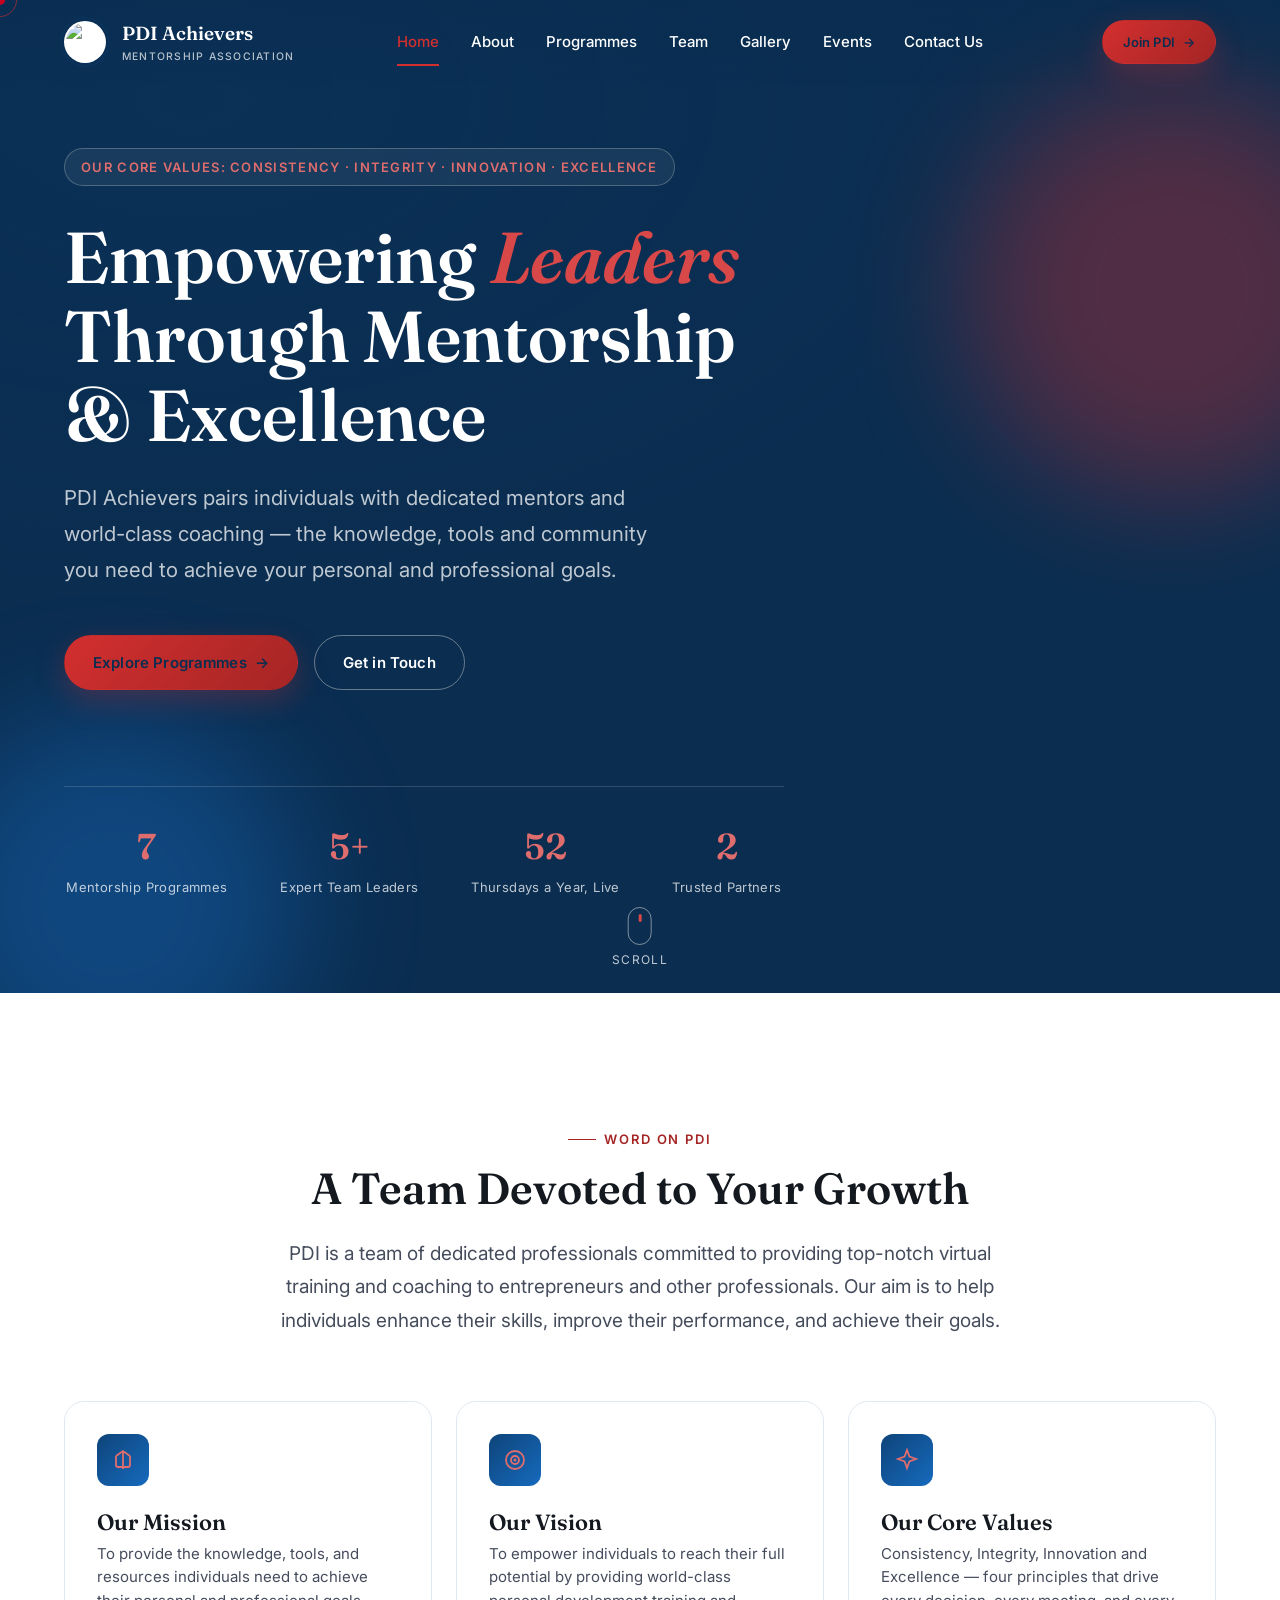
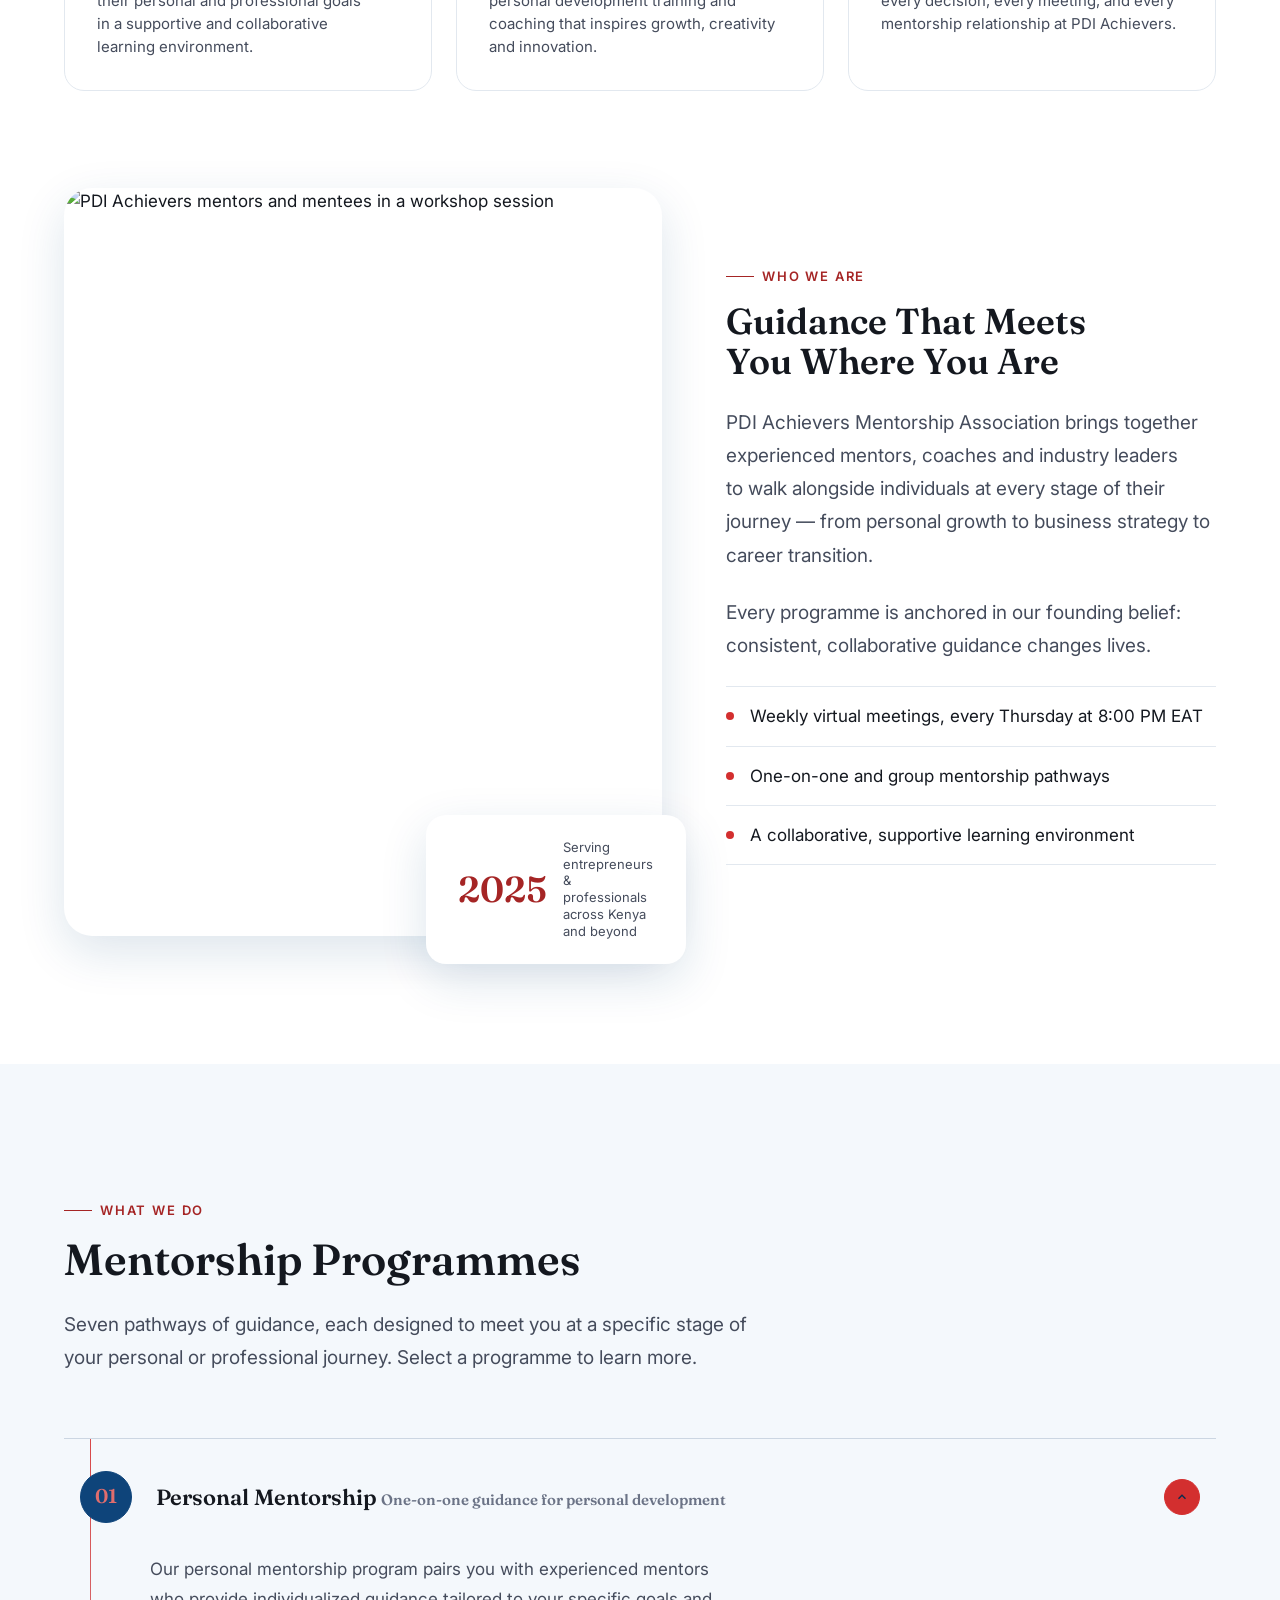
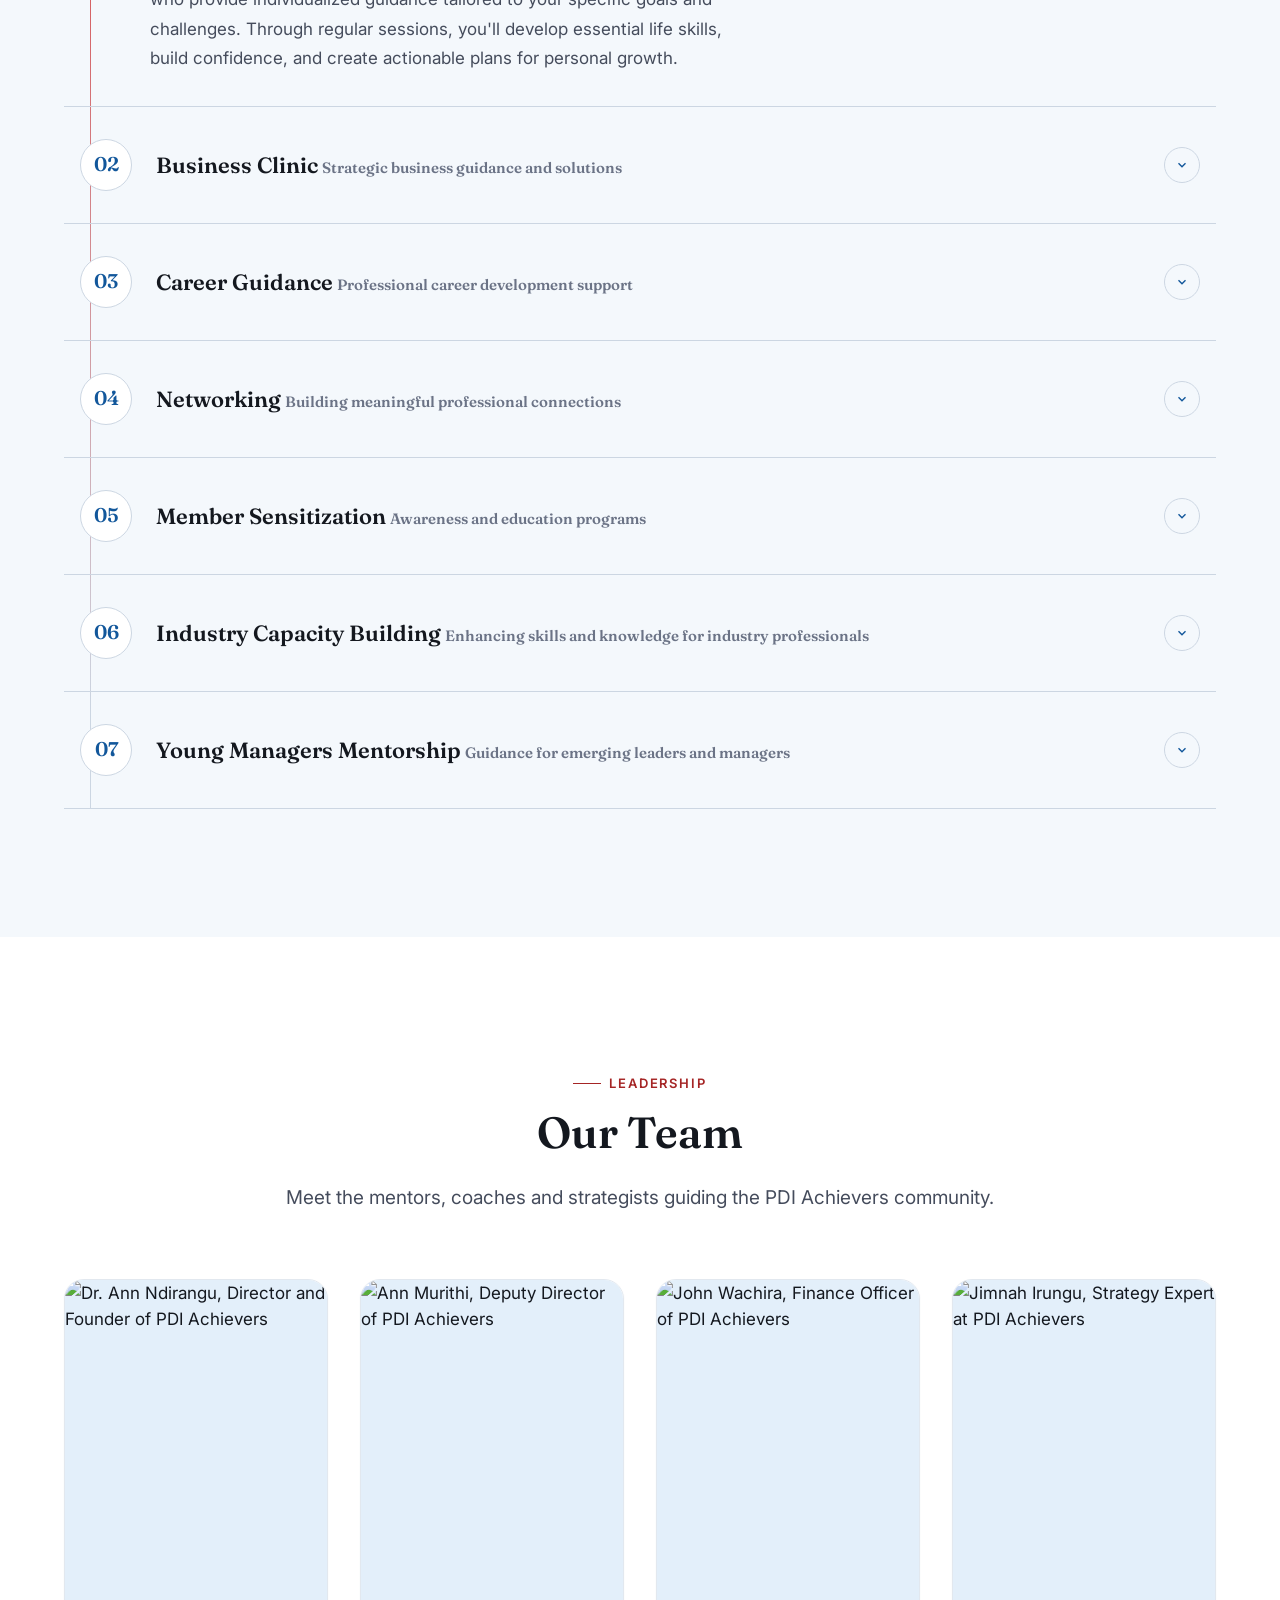
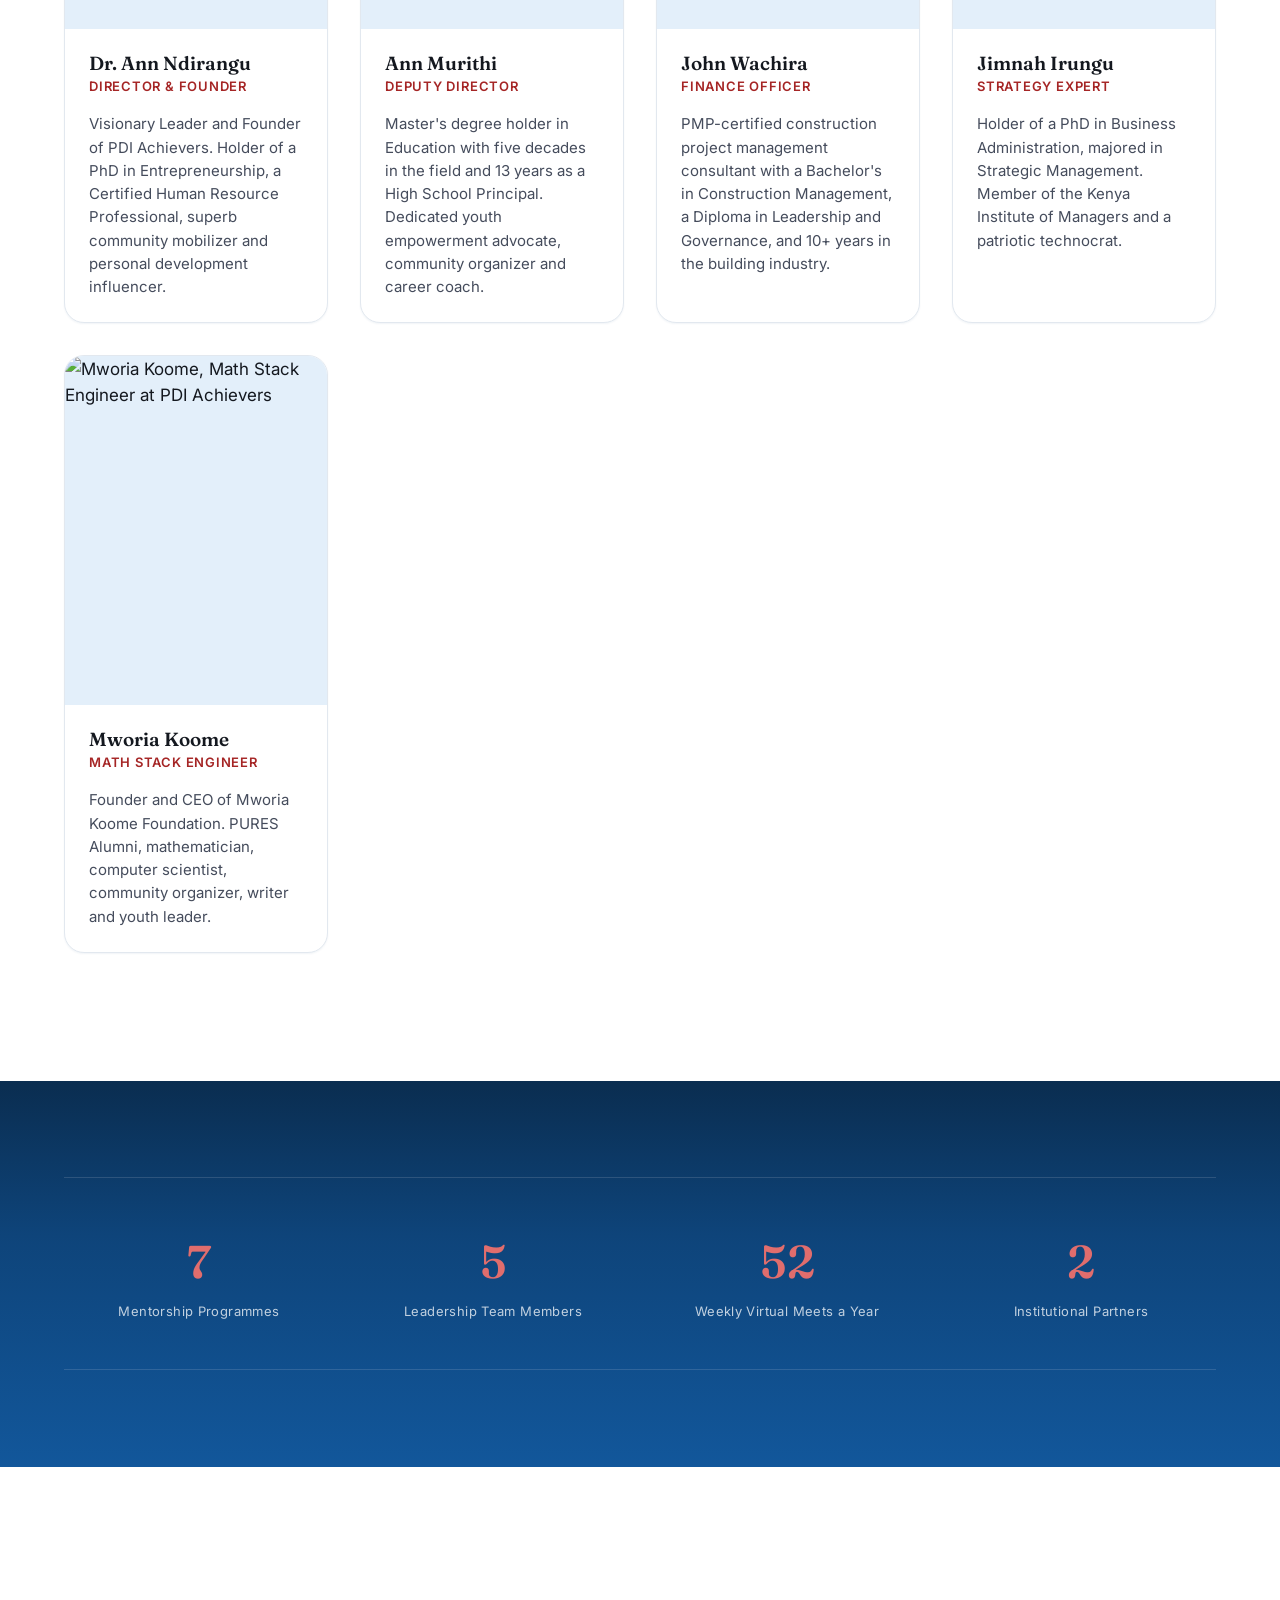
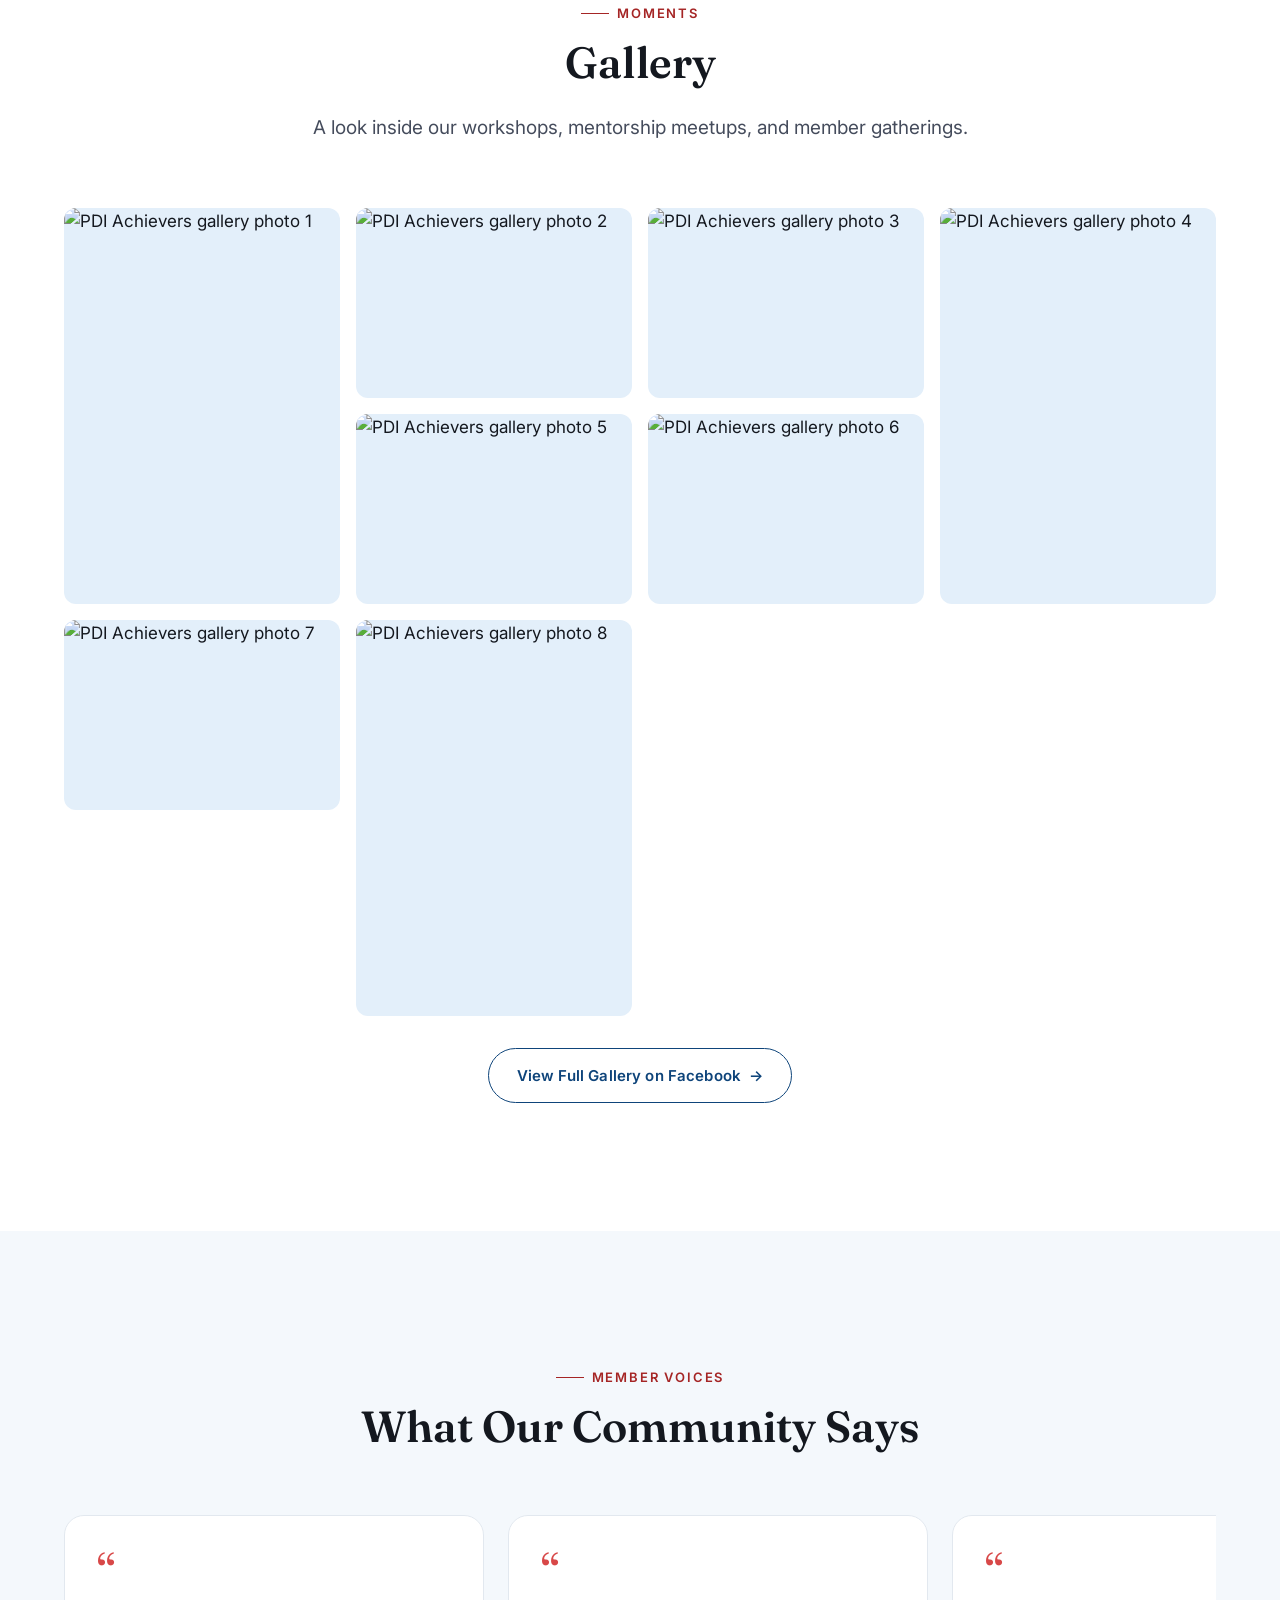
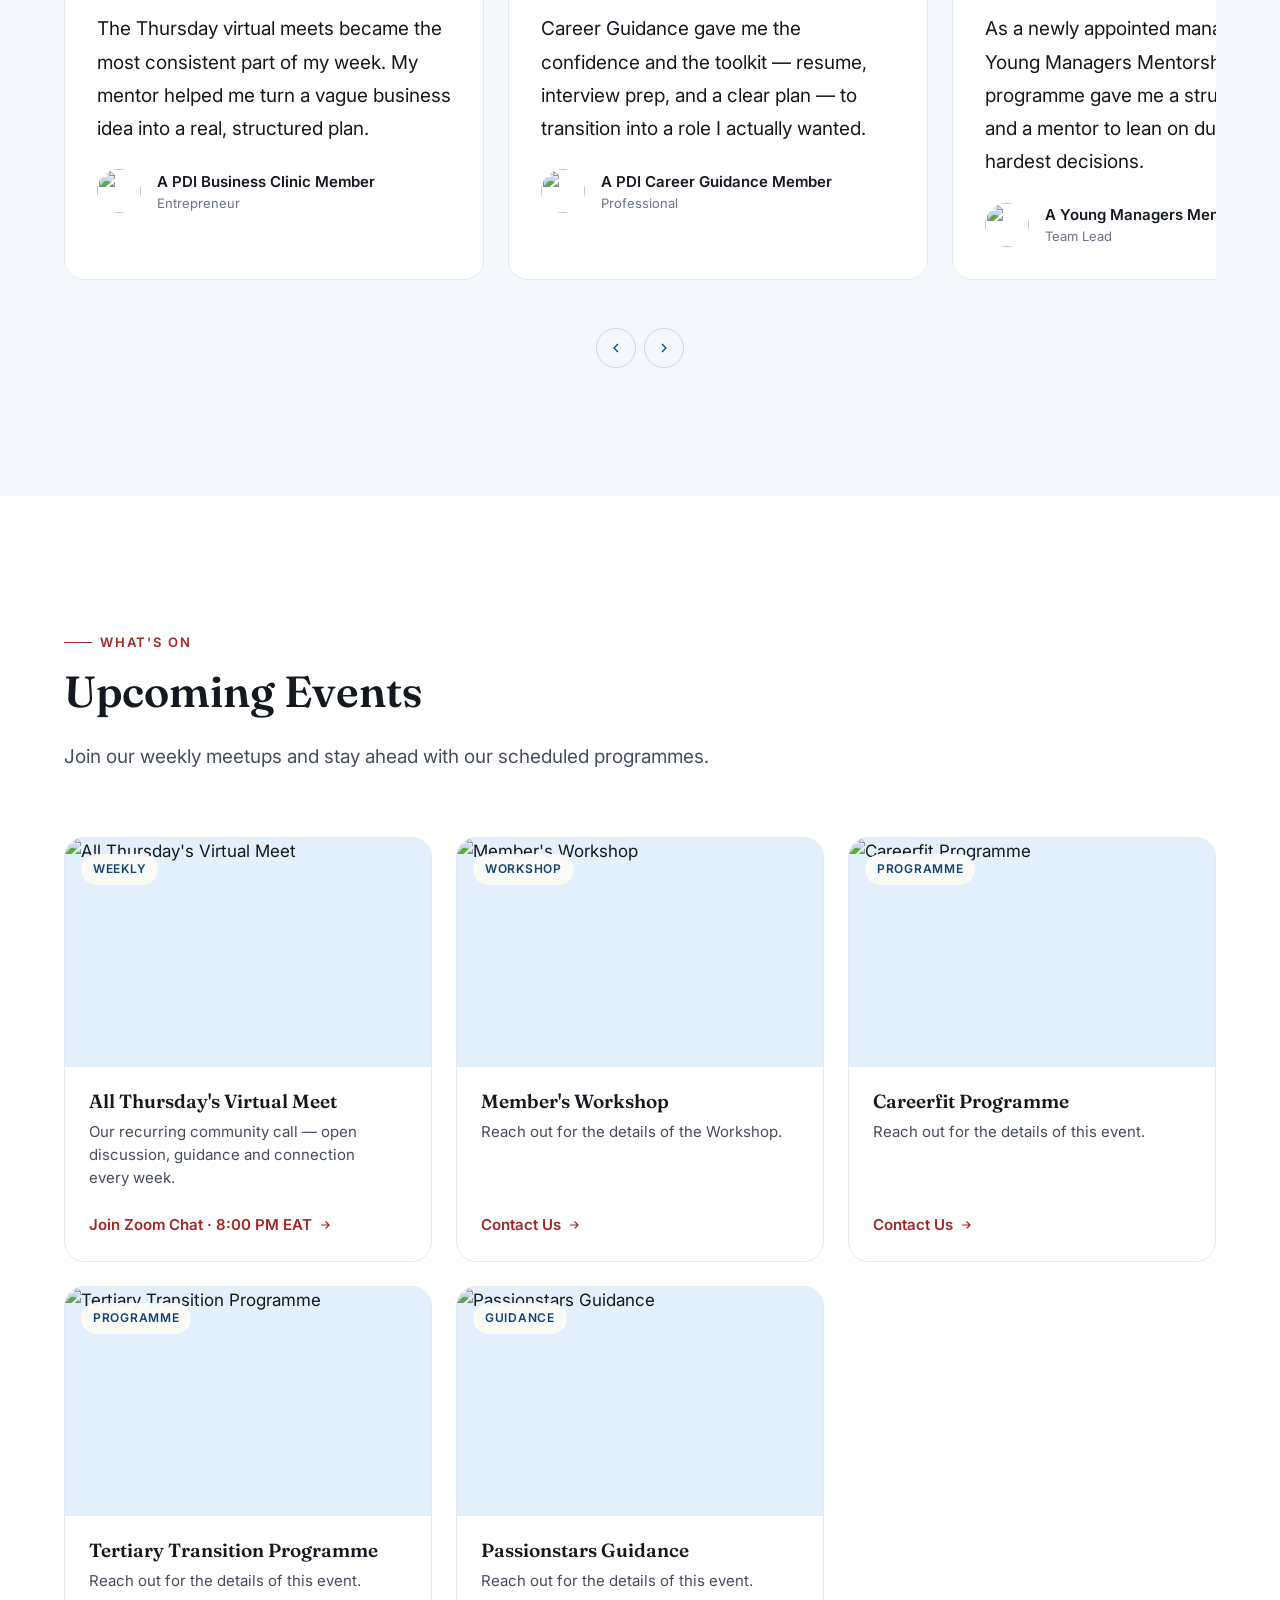
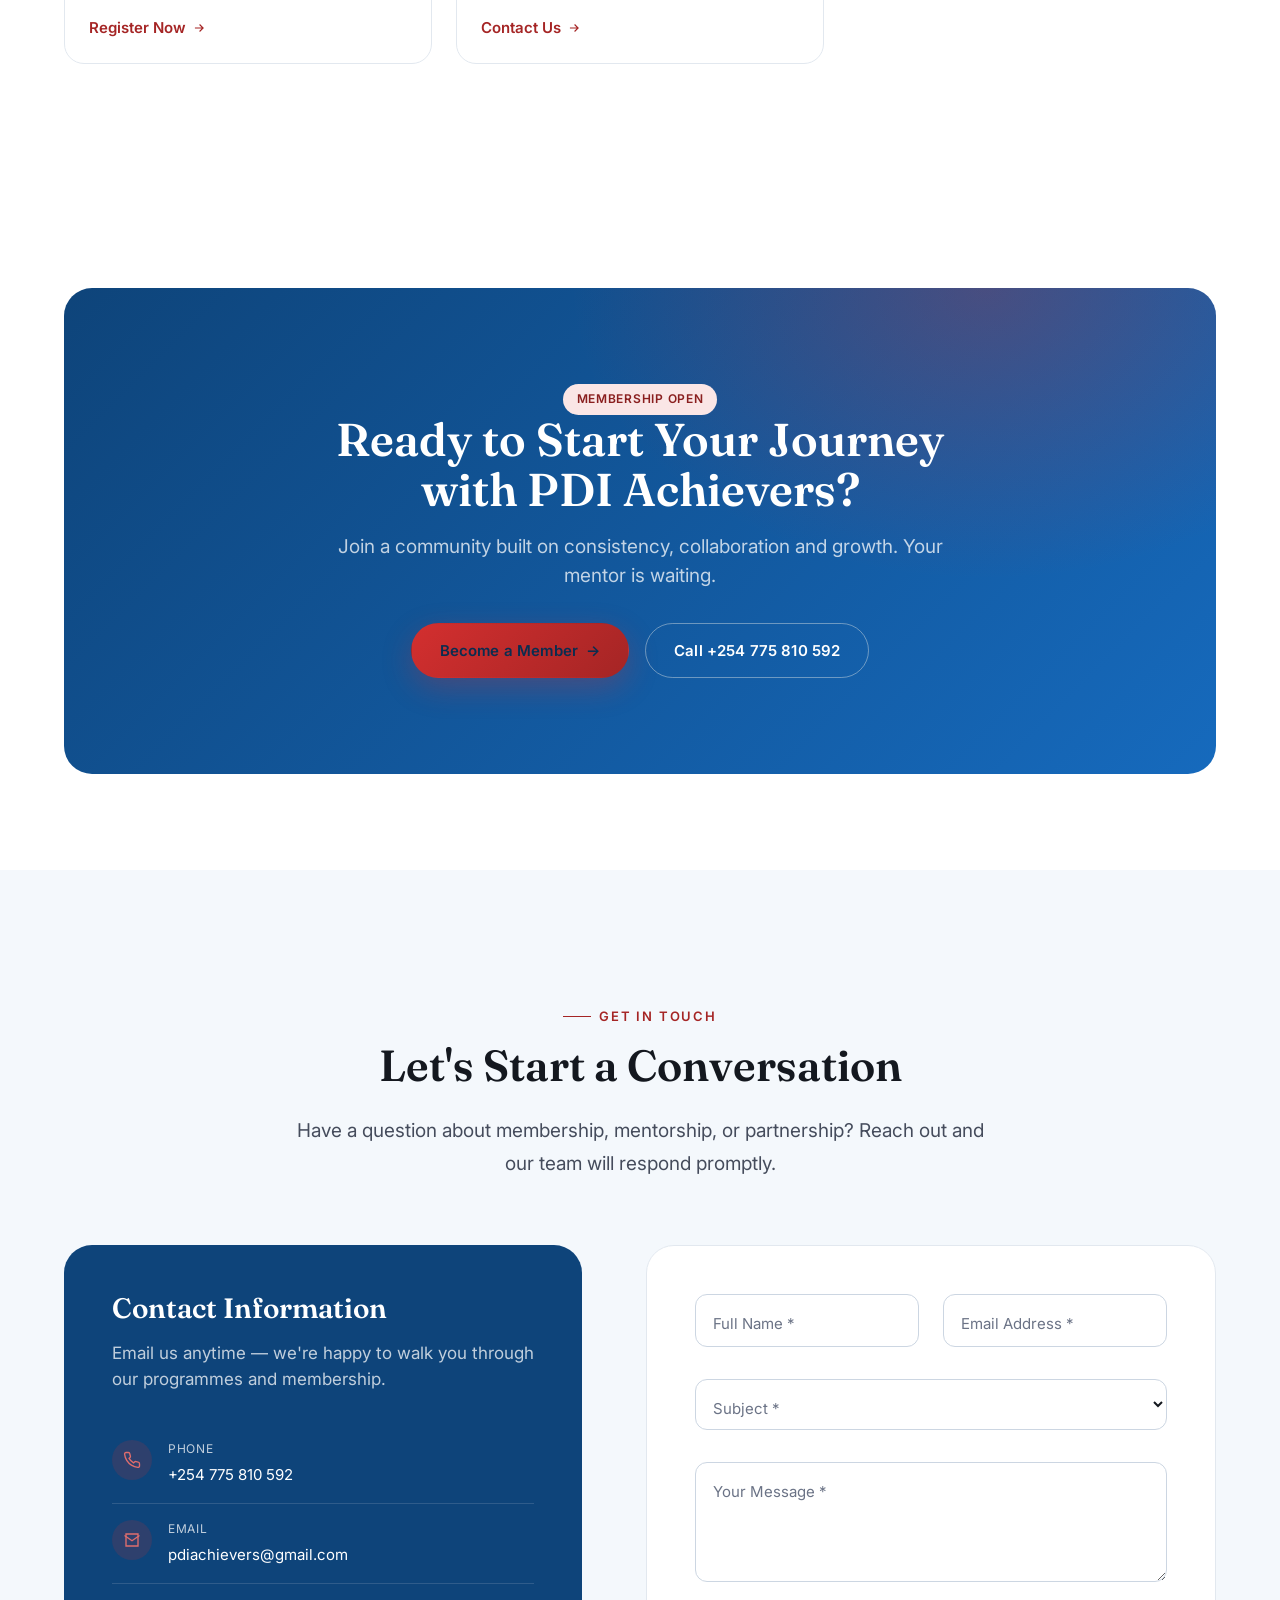
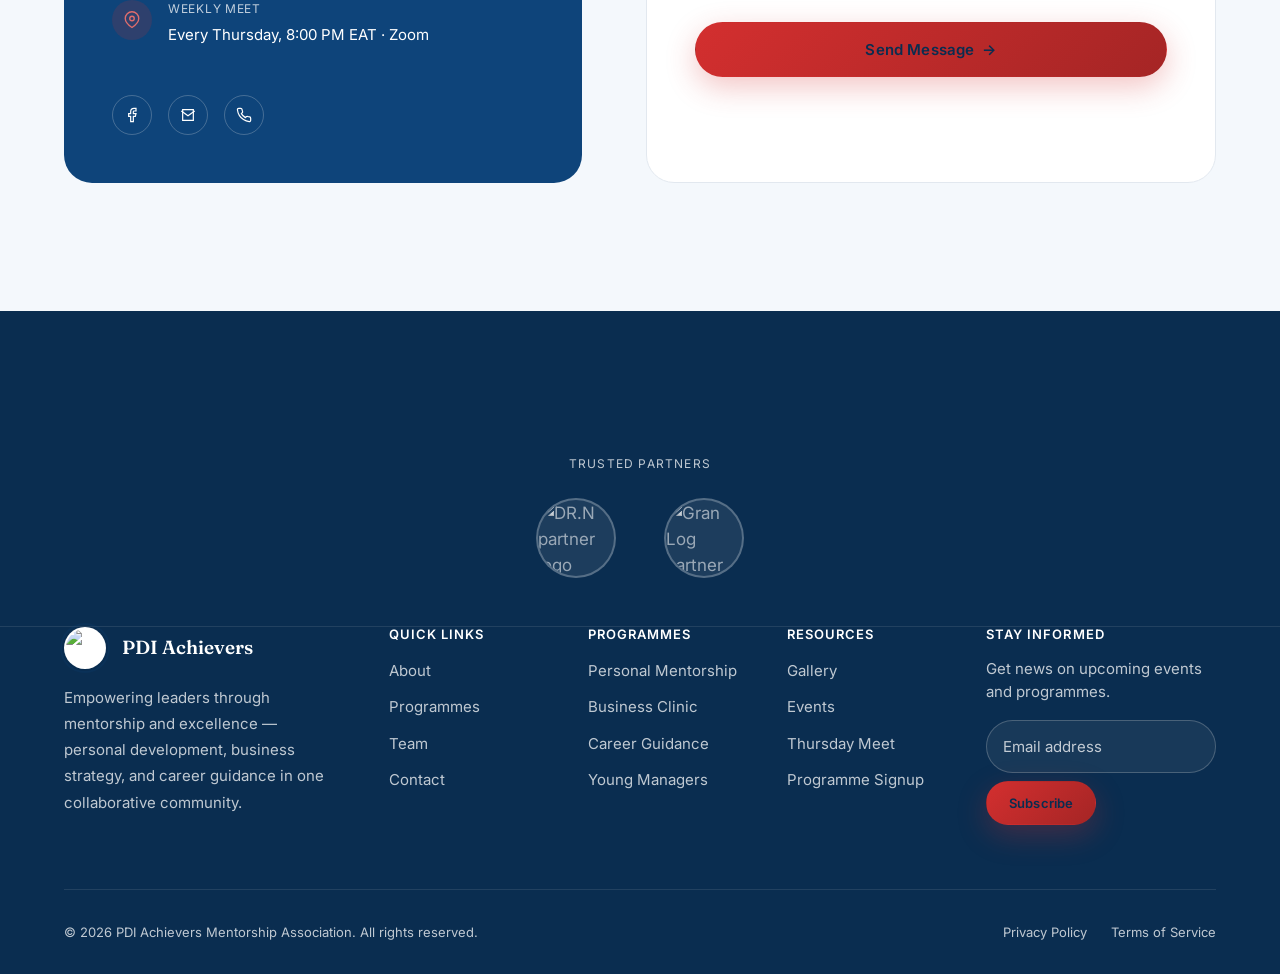
==== commit 30e01096: "Add files via upload" ====
--- a/index.html
+++ b/index.html
@@ -146,13 +146,13 @@
     <!-- ===================== HERO ===================== -->
     <section class="hero" id="home">
       <div class="hero-media" data-parallax>
-        <img src="https://www.pdimentorshipassociation.org/Event 1.jpeg" alt="PDI Achievers mentorship community gathered together" loading="eager" fetchpriority="high">
+        <img src="https://www.pdimentorshipassociation.org/PDI.jpeg" alt="PDI Achievers Mentorship Association logo" loading="eager" fetchpriority="high">
       </div>
       <div class="hero-orb hero-orb--gold" aria-hidden="true"></div>
       <div class="hero-orb hero-orb--navy" aria-hidden="true"></div>
 
       <div class="hero-inner">
-        <span class="hero-eyebrow" data-reveal="up">Our Core Value: Consistency</span>
+        <span class="hero-eyebrow" data-reveal="up">Our Core Values: Consistency &middot; Integrity &middot; Innovation &middot; Excellence</span>
         <h1 class="hero-title" data-reveal="up" style="transition-delay:80ms">
           Empowering <em>Leaders</em> Through Mentorship &amp; Excellence
         </h1>
@@ -218,8 +218,8 @@
             <div class="pillar-icon" aria-hidden="true">
               <svg width="24" height="24" viewBox="0 0 24 24" fill="none" stroke="currentColor" stroke-width="1.8"><path d="M12 2l2.4 6.6L21 11l-6.6 2.4L12 20l-2.4-6.6L3 11l6.6-2.4L12 2z"/></svg>
             </div>
-            <h3>Our Core Value</h3>
-            <p>Consistency drives everything we do &mdash; from weekly Thursday meetings to long-term mentorship relationships built on trust and steady progress.</p>
+            <h3>Our Core Values</h3>
+            <p>Consistency, Integrity, Innovation and Excellence &mdash; four principles that drive every decision, every meeting, and every mentorship relationship at PDI Achievers.</p>
           </div>
         </div>
 
@@ -723,8 +723,12 @@
     <div class="container footer-partners">
       <p class="footer-partners-label">Trusted Partners</p>
       <div class="footer-partners-logos">
-        <img src="https://www.pdimentorshipassociation.org/DR.N.jpeg" alt="DR.N partner logo" loading="lazy" width="120" height="40">
-        <img src="https://www.pdimentorshipassociation.org/Gran Log.jpeg" alt="Gran Log partner logo" loading="lazy" width="120" height="40">
+        <div class="partner-logo-circle">
+          <img src="https://www.pdimentorshipassociation.org/DR.N.jpeg" alt="DR.N partner logo" loading="lazy">
+        </div>
+        <div class="partner-logo-circle">
+          <img src="https://www.pdimentorshipassociation.org/Gran Log.jpeg" alt="Gran Log partner logo" loading="lazy">
+        </div>
       </div>
     </div>
 
--- a/style.css
+++ b/style.css
@@ -294,10 +294,13 @@
 .brand img {
   height: 42px;
   width: 42px;
-  border-radius: var(--radius-sm);
+  border-radius: 50%;
   object-fit: cover;
   box-shadow: var(--shadow-xs);
   background: var(--color-white);
+  border: 2px solid rgba(255, 255, 255, 0.35);
+  outline: 2px solid rgba(14, 68, 122, 0.18);
+  outline-offset: 2px;
 }
 .brand-sub {
   display: block;
@@ -532,8 +535,9 @@
 }
 .hero-media img {
   width: 100%; height: 100%;
-  object-fit: cover;
-  opacity: 0.55;
+  object-fit: contain;
+  object-position: center center;
+  opacity: 0.18;
   transform: scale(1.06);
 }
 .hero-media::after {
@@ -1305,8 +1309,25 @@
 .footer-partners { padding-block: var(--sp-6); border-bottom: 1px solid rgba(244,242,236,0.1); }
 .footer-partners-label { font-size: var(--fs-2xs); text-transform: uppercase; letter-spacing: 0.1em; margin-bottom: var(--sp-3); text-align: center; }
 .footer-partners-logos { display: flex; justify-content: center; align-items: center; gap: var(--sp-6); flex-wrap: wrap; }
-.footer-partners-logos img { height: 40px; width: auto; filter: grayscale(1) brightness(1.6); opacity: 0.75; transition: opacity var(--dur-fast), filter var(--dur-fast); border-radius: var(--radius-sm); }
-.footer-partners-logos img:hover { opacity: 1; filter: none; }
+.partner-logo-circle {
+  width: 80px;
+  height: 80px;
+  border-radius: 50%;
+  overflow: hidden;
+  border: 2px solid rgba(255, 255, 255, 0.25);
+  background: rgba(255, 255, 255, 0.08);
+  display: flex;
+  align-items: center;
+  justify-content: center;
+  transition: border-color var(--dur-fast), background var(--dur-fast), transform var(--dur-base);
+}
+.partner-logo-circle:hover {
+  border-color: rgba(255, 255, 255, 0.55);
+  background: rgba(255, 255, 255, 0.15);
+  transform: scale(1.06);
+}
+.partner-logo-circle img { width: 100%; height: 100%; object-fit: cover; filter: grayscale(1) brightness(1.6); opacity: 0.75; transition: opacity var(--dur-fast), filter var(--dur-fast); }
+.partner-logo-circle:hover img { opacity: 1; filter: none; }
 
 .back-to-top {
   position: fixed;
